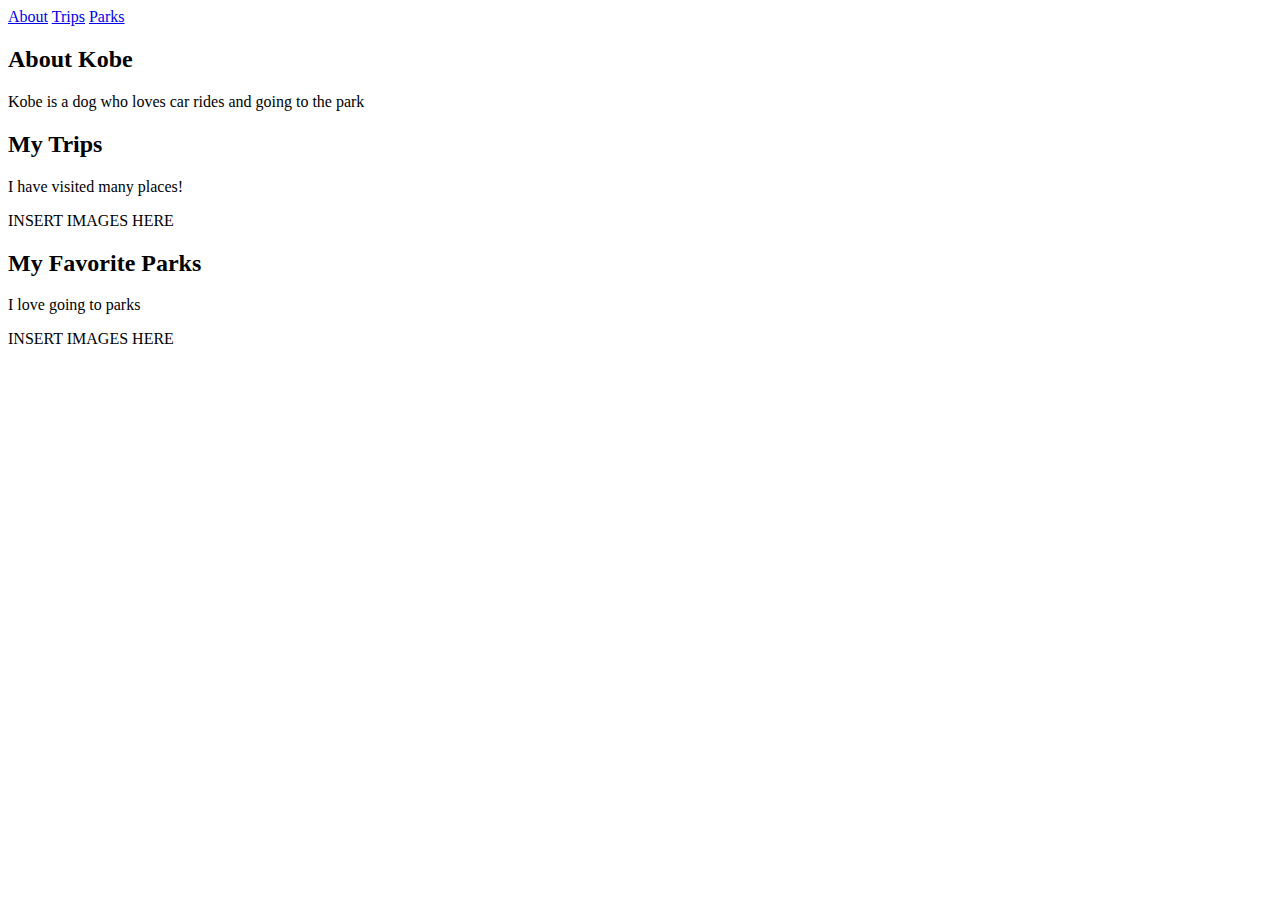
==== index.html @ a361682f "Initial commit" ====
<!DOCTYPE html>
<html lang="en">
<head>
    <meta charset="UTF-8">
    <meta name="viewport" content="width=device-width, initial-scale=1.0">
    <title>My Dog, Kobe</title>
</head>
<body>
    <nav>
        <a href="#about">About</a>
        <a href="#trips">Trips</a>
        <a href="#parks">Parks</a>
        </nav>

    <main>

        <section>
            <div class="about">
                <div class="about_kobe">
                    <h2>About Kobe</h2>
                    <p>Kobe is a dog who loves car rides and going to the park</p>
                </div>
            </div>
        </section>

        <section>
            <div class="trips">
                <h2>My Trips</h2>
                <p>
                    I have visited many places!
                </p>
                <div class="trip_photos">
                    <p>INSERT IMAGES HERE</p>
                </div>
            </div>
        </section>

        <section>
            <div class="parks">
                <h2>My Favorite Parks</h2>
                <p>I love going to parks</p>
                <div class="park_photos">
                    <p>INSERT IMAGES HERE</p>
                </div>
            </div>
        </section>
    </main>
</body>
</html>
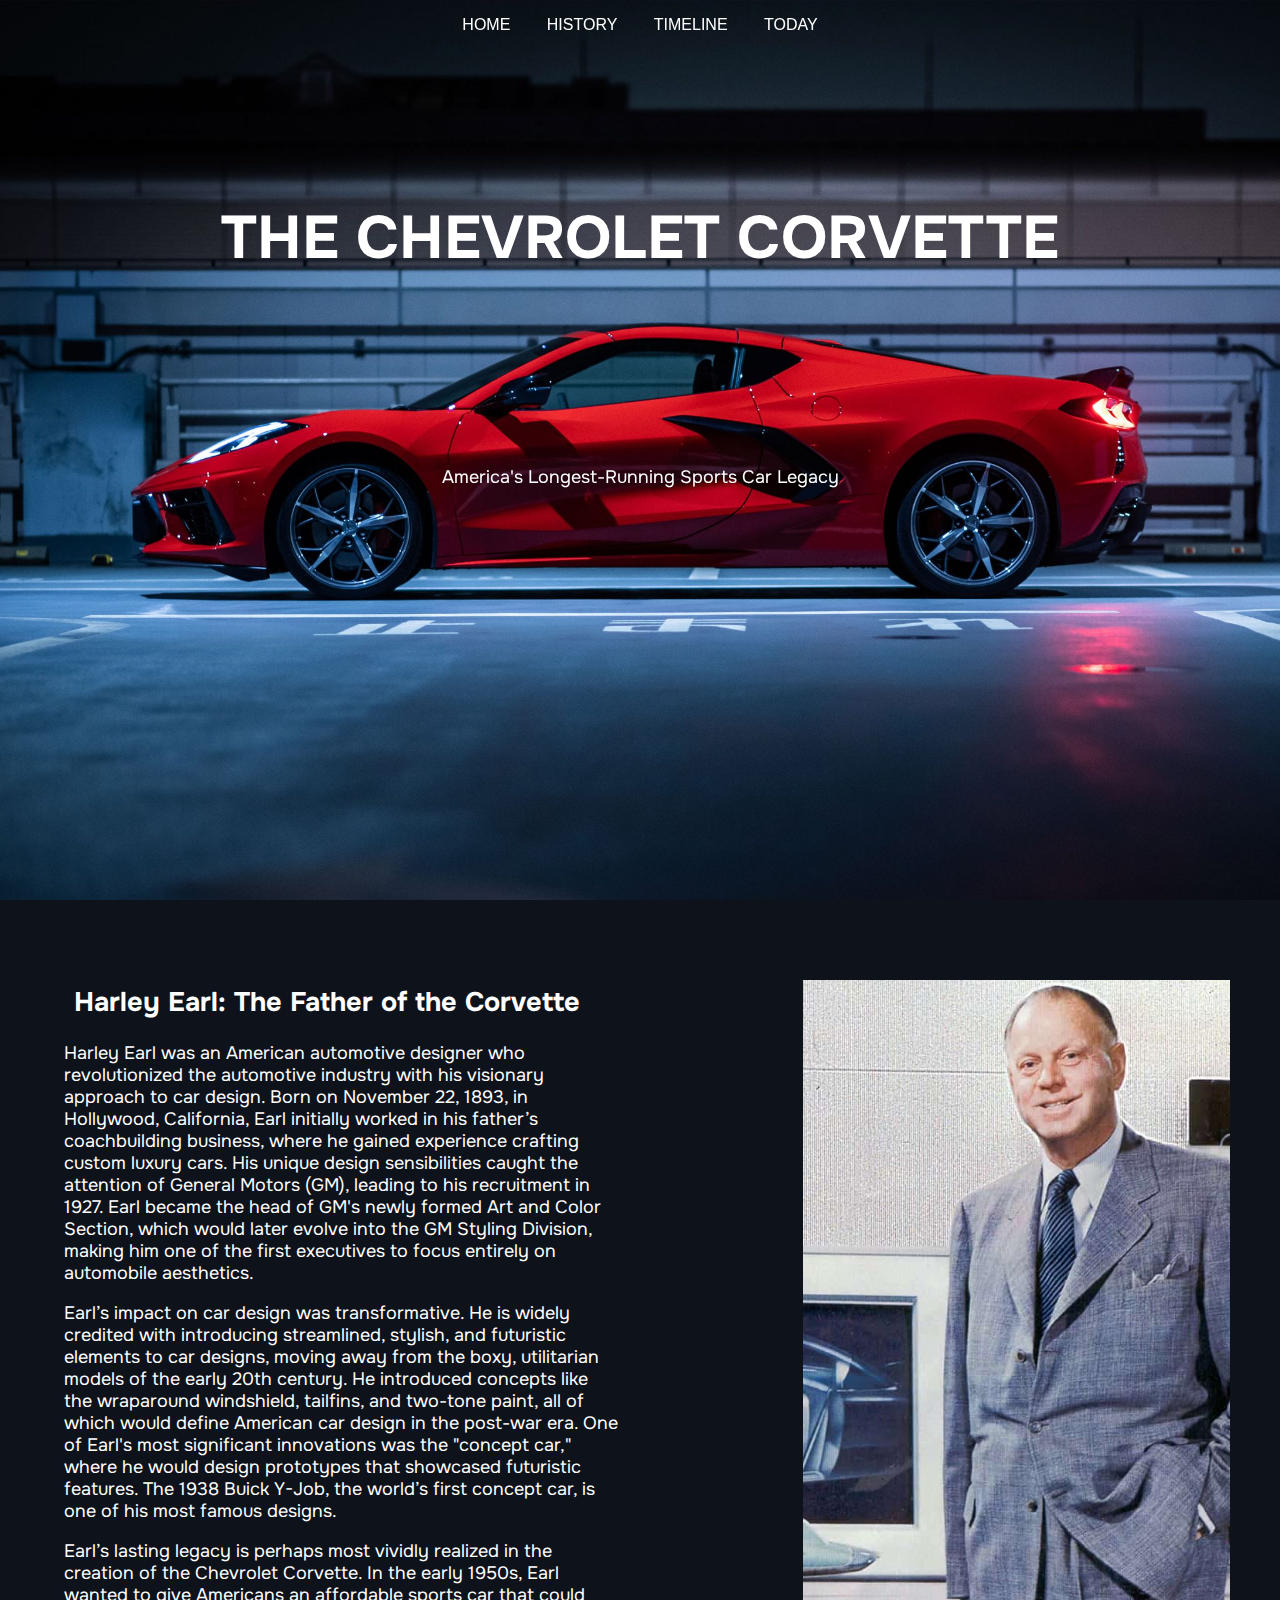
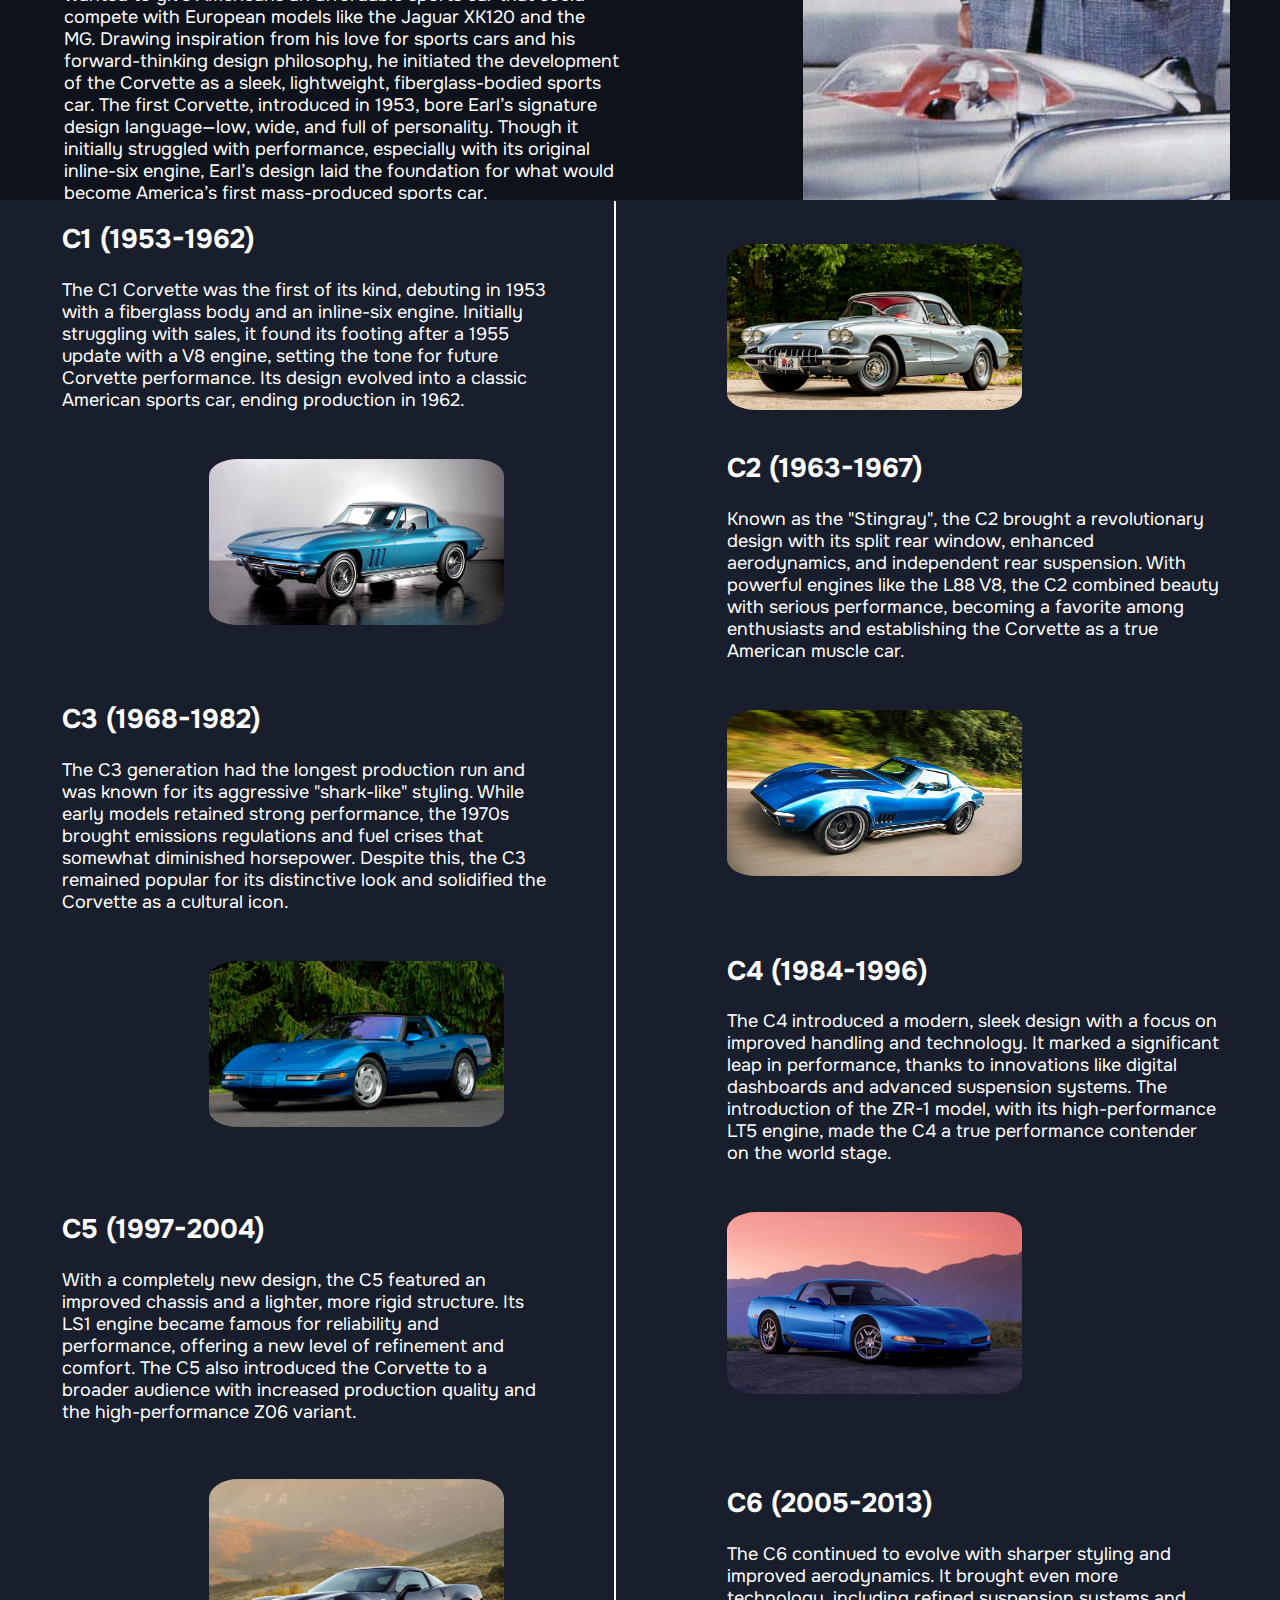
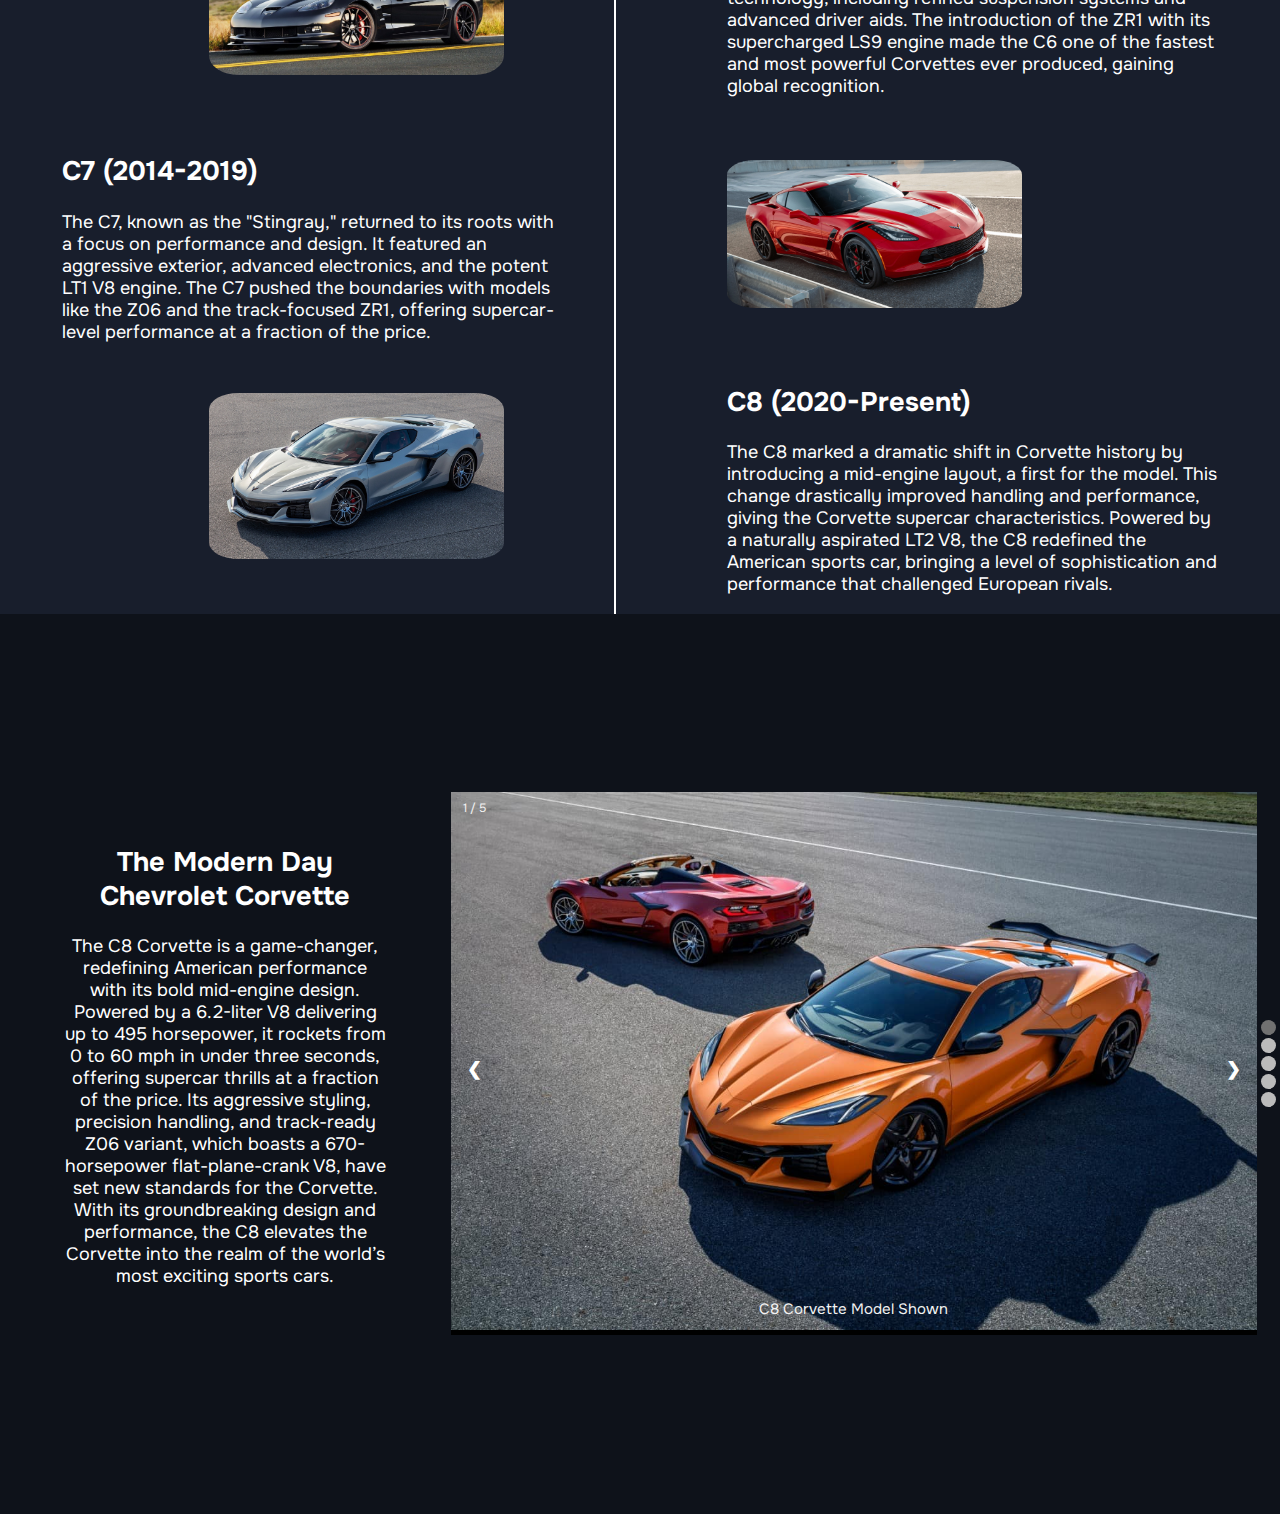
==== commit b0718df6: "deleted unnecessary files" ====
--- a/index.html
+++ b/index.html
@@ -3,47 +3,241 @@
 <head>
     <meta charset="UTF-8">
     <meta name="viewport" content="width=device-width, initial-scale=1.0">
-    <title>My Dog, Kobe</title>
+    <title>Corvette</title>
+    <link rel="stylesheet" type="text/css" href="style.css">
+    <style>
+        @import url('https://fonts.googleapis.com/css2?family=Onest:wght@100..900&display=swap');
+    </style>
 </head>
 <body>
     <nav>
-        <a href="#about">About</a>
-        <a href="#trips">Trips</a>
-        <a href="#parks">Parks</a>
+        <a href="#home" class="a">Home</a>
+        <a href="#history" class="a">History</a>
+        <a href="#timeline" class="a">Timeline</a>
+        <a href="#today" class="a">Today</a>
         </nav>
 
     <main>
 
-        <section>
-            <div class="about">
-                <div class="about_kobe">
-                    <h2>About Kobe</h2>
-                    <p>Kobe is a dog who loves car rides and going to the park</p>
-                </div>
-            </div>
-        </section>
-
-        <section>
-            <div class="trips">
-                <h2>My Trips</h2>
-                <p>
-                    I have visited many places!
-                </p>
-                <div class="trip_photos">
-                    <p>INSERT IMAGES HERE</p>
-                </div>
-            </div>
-        </section>
-
-        <section>
-            <div class="parks">
-                <h2>My Favorite Parks</h2>
-                <p>I love going to parks</p>
-                <div class="park_photos">
-                    <p>INSERT IMAGES HERE</p>
-                </div>
-            </div>
-        </section>
+        <section id="home">
+            <div class="home">
+                <div class="introduction">
+                    <h1 id="title">THE CHEVROLET CORVETTE</h1>
+                    <p id="titleCaption">America's Longest-Running Sports Car Legacy</p>
+                </div>
+            </div>
+        </section>
+
+        <section id="history">
+            <div class="history">
+                <div class="text-container">
+                    <h2 class="left">Harley Earl: The Father of the Corvette</h2>
+                    <p class="paragraph1">Harley Earl was an American automotive designer who revolutionized the automotive industry with his visionary approach to car design. Born on November 22, 1893, in Hollywood, California, Earl initially worked in his father’s coachbuilding business, where he gained experience crafting custom luxury cars. His unique design sensibilities caught the attention of General Motors (GM), leading to his recruitment in 1927. Earl became the head of GM's newly formed Art and Color Section, which would later evolve into the GM Styling Division, making him one of the first executives to focus entirely on automobile aesthetics.</p>
+                    <p class="paragraph2">Earl’s impact on car design was transformative. He is widely credited with introducing streamlined, stylish, and futuristic elements to car designs, moving away from the boxy, utilitarian models of the early 20th century. He introduced concepts like the wraparound windshield, tailfins, and two-tone paint, all of which would define American car design in the post-war era. One of Earl's most significant innovations was the "concept car," where he would design prototypes that showcased futuristic features. The 1938 Buick Y-Job, the world’s first concept car, is one of his most famous designs.</p>
+                    <p class="paragraph3">Earl’s lasting legacy is perhaps most vividly realized in the creation of the Chevrolet Corvette. In the early 1950s, Earl wanted to give Americans an affordable sports car that could compete with European models like the Jaguar XK120 and the MG. Drawing inspiration from his love for sports cars and his forward-thinking design philosophy, he initiated the development of the Corvette as a sleek, lightweight, fiberglass-bodied sports car. The first Corvette, introduced in 1953, bore Earl’s signature design language—low, wide, and full of personality. Though it initially struggled with performance, especially with its original inline-six engine, Earl’s design laid the foundation for what would become America’s first mass-produced sports car.</p>
+                    <p class="paragraph4">Harley Earl’s work on the Corvette wasn’t just about creating a car; it was about redefining what an American car could be. His focus on aesthetics, combined with performance, helped establish the Corvette as an enduring icon of American culture and innovation. Earl retired in 1958, leaving behind a legacy that would continue to shape the automotive world for decades. His influence on the Corvette, and car design in general, remains profound, with many of the design elements he championed continuing to inspire car designers today. Harley Earl passed away on April 10, 1969, but his visionary work lives on in every Corvette that rolls off the assembly line.</p>
+                    
+                </div>
+                <div class="harley-container">
+                    <img src="images/harleyearl1.jpg" alt="Harley Earl, the designer of the Corvette" class="harley">
+                </div>
+            </div>
+        </section>
+
+        <section id="timeline">
+            <div class="timeline">
+                <div class="container cleft one">
+                    <div class="content">
+                      <h2>C1 (1953-1962)</h2>
+                      <p>The C1 Corvette was the first of its kind, debuting in 1953 with a fiberglass body and an inline-six engine. Initially struggling with sales, it found its footing after a 1955 update with a V8 engine, setting the tone for future Corvette performance. Its design evolved into a classic American sports car, ending production in 1962.</p>
+                    </div>
+                </div>
+                <div class="container right c1">
+                  <div class="content">
+                    <img src="images/c1corvette.jpg" alt="Picture of the C1 Corvette in the color light-blue" class="c1-img">
+                  </div>
+                </div>
+                <div class="container right two">
+                    <div class="content">
+                      <h2>C2 (1963-1967)</h2>
+                      <p>Known as the "Stingray", the C2 brought a revolutionary design with its split rear window, enhanced aerodynamics, and independent rear suspension. With powerful engines like the L88 V8, the C2 combined beauty with serious performance, becoming a favorite among enthusiasts and establishing the Corvette as a true American muscle car.</p>
+                    </div>
+                </div>
+                <div class="container cleft c2">
+                  <div class="content">
+                    <img src="images/c2corvette.jpg" alt="Picture of the C2 Corvette in the color grey" class="c2-img">
+                  </div>
+                </div>
+                <div class="container cleft three">
+                  <div class="content">
+                    <h2>C3 (1968-1982)</h2>
+                    <p>The C3 generation had the longest production run and was known for its aggressive "shark-like" styling. While early models retained strong performance, the 1970s brought emissions regulations and fuel crises that somewhat diminished horsepower. Despite this, the C3 remained popular for its distinctive look and solidified the Corvette as a cultural icon.</p>
+                  </div>
+                </div>
+                <div class="container right c3">
+                  <div class="content">
+                    <img src="images/c3corvette.jpg" alt="Picture of the C3 Corvette in the color grey" class="c3-img">
+                  </div>
+                </div>
+                
+                <div class="container right four">
+                  <div class="content">
+                    <h2>C4 (1984-1996)</h2>
+                    <p>The C4 introduced a modern, sleek design with a focus on improved handling and technology. It marked a significant leap in performance, thanks to innovations like digital dashboards and advanced suspension systems. The introduction of the ZR-1 model, with its high-performance LT5 engine, made the C4 a true performance contender on the world stage.</p>
+                  </div>
+                </div>
+                <div class="container cleft c4">
+                  <div class="content">
+                    <img src="images/c4corvette.jpg" alt="Picture of the C4 Corvette in the color grey" class="c4-img">
+                  </div>
+                </div>
+
+                <div class="container cleft five">
+                  <div class="content">
+                    <h2>C5 (1997-2004)</h2>
+                    <p>With a completely new design, the C5 featured an improved chassis and a lighter, more rigid structure. Its LS1 engine became famous for reliability and performance, offering a new level of refinement and comfort. The C5 also introduced the Corvette to a broader audience with increased production quality and the high-performance Z06 variant.</p>
+                  </div>
+                </div>
+                <div class="container right c5">
+                  <div class="content">
+                    <img src="images/c5corvette.jpg" alt="Picture of the C5 Corvette in the color grey" class="c5-img">
+                  </div>
+                </div>
+
+                <div class="container right six">
+                  <div class="content">
+                    <h2>C6 (2005-2013)</h2>
+                    <p>The C6 continued to evolve with sharper styling and improved aerodynamics. It brought even more technology, including refined suspension systems and advanced driver aids. The introduction of the ZR1 with its supercharged LS9 engine made the C6 one of the fastest and most powerful Corvettes ever produced, gaining global recognition.</p>
+                  </div>
+                </div>
+                <div class="container cleft c6">
+                  <div class="content">
+                    <img src="images/c6corvette.jpg" alt="Picture of the C6 Corvette in the color grey" class="c6-img">
+                  </div>
+                </div>
+
+                <div class="container cleft seven">
+                  <div class="content">
+                    <h2>C7 (2014-2019)</h2>
+                    <p>The C7, known as the "Stingray," returned to its roots with a focus on performance and design. It featured an aggressive exterior, advanced electronics, and the potent LT1 V8 engine. The C7 pushed the boundaries with models like the Z06 and the track-focused ZR1, offering supercar-level performance at a fraction of the price.</p>
+                  </div>
+                </div>
+                <div class="container right c7">
+                  <div class="content">
+                    <img src="images/c7corvette.jpg" alt="Picture of the C7 Corvette in the color grey" class="c7-img">
+                  </div>
+                </div>
+
+
+                <div class="container right eight">
+                  <div class="content">
+                    <h2>C8 (2020-Present)</h2>
+                    <p>The C8 marked a dramatic shift in Corvette history by introducing a mid-engine layout, a first for the model. This change drastically improved handling and performance, giving the Corvette supercar characteristics. Powered by a naturally aspirated LT2 V8, the C8 redefined the American sports car, bringing a level of sophistication and performance that challenged European rivals.</p>
+                  </div>
+                </div>
+                <div class="container cleft c8">
+                  <div class="content">
+                    <img src="images/c8corvette.jpg" alt="Picture of the C8 Corvette in the color grey" class="c8-img">
+                  </div>
+                </div>
+                <div class="vertical-line"></div> <!--This div is for the visual line going down the section-->
+            </div>
+            
+        </section>
+
+        <section id="today">
+            <div class="today">
+                <h2>The Modern Day Chevrolet Corvette</h2>
+                <p>The C8 Corvette is a game-changer, redefining American performance with its bold mid-engine design. Powered by a 6.2-liter V8 delivering up to 495 horsepower, it rockets from 0 to 60 mph in under three seconds, offering supercar thrills at a fraction of the price. Its aggressive styling, precision handling, and track-ready Z06 variant, which boasts a 670-horsepower flat-plane-crank V8, have set new standards for the Corvette. With its groundbreaking design and performance, the C8 elevates the Corvette into the realm of the world’s most exciting sports cars.</p>
+            </div>
+            <!-- Slideshow container -->
+            <div class="slideshow-container">
+
+                <!-- Full-width images with number and caption text -->
+                <div class="mySlides fade">
+                    <div class="numbertext">1 / 5</div>
+                    <img src="images/corvette1.jpg" style="width:100%">
+                    <div class="text">C8 Corvette Model Shown</div>
+                </div>
+            
+                <div class="mySlides fade">
+                    <div class="numbertext">2 / 5</div>
+                    <img src="images/corvette5.jpg" style="width:100%">
+                    <div class="text">C8 Corvette Model Shown </div>
+                </div>
+            
+                <div class="mySlides fade">
+                    <div class="numbertext">3 / 5</div>
+                    <img src="images/corvette6.jpg" style="width:100%">
+                    <div class="text">C8 Corvette Model Shown</div>
+                </div>
+
+                <div class="mySlides fade">
+                    <div class="numbertext">4 / 5</div>
+                    <img src="images/corvette9.jpg" style="width:100%">
+                    <div class="text">C8 Corvette Model Shown</div>
+                </div>
+
+                <div class="mySlides fade">
+                    <div class="numbertext">5 / 5</div>
+                    <img src="images/corvette10.jpg" style="width:100%">
+                    <div class="text">C8 Corvette Model Shown</div>
+                </div>
+            
+                <!-- Next and previous buttons -->
+                <a class="prev" onclick="plusSlides(-1)">&#10094;</a>
+                <a class="next" onclick="plusSlides(1)">&#10095;</a>
+            </div>
+            <br>
+            
+            <!-- The dots/circles -->
+            <div style="text-align: start;">
+                <span class="dot" onclick="currentSlide(1)"></span>
+                <span class="dot" onclick="currentSlide(2)"></span>
+                <span class="dot" onclick="currentSlide(3)"></span>
+                <span class="dot" onclick="currentSlide(4)"></span>
+                <span class="dot" onclick="currentSlide(5)"></span>
+            </div>
+
+        </section>
+
+
+    <script>
+        let slideIndex = 1;
+        showSlides(slideIndex);
+
+        // Next/previous controls
+        function plusSlides(n) {
+            showSlides(slideIndex += n);
+        }
+
+        // Thumbnail image controls
+        function currentSlide(n) {
+            showSlides(slideIndex = n);
+        }
+
+        function showSlides(n) {
+            let i;
+            let slides = document.getElementsByClassName("mySlides");
+            let dots = document.getElementsByClassName("dot");
+            if (n > slides.length) {slideIndex = 1}
+            if (n < 1) {slideIndex = slides.length}
+            for (i = 0; i < slides.length; i++) {
+                slides[i].style.display = "none";
+            }
+            for (i = 0; i < dots.length; i++) {
+                dots[i].className = dots[i].className.replace(" active", "");
+            }
+            slides[slideIndex-1].style.display = "block";
+            dots[slideIndex-1].className += " active";
+        }
+
+
+    </script>
     </main>
 </body>
-</html>+</html>
+
+
+
+            --- a/style.css
+++ b/style.css
@@ -0,0 +1,359 @@
+@import url('https://fonts.googleapis.com/css2?family=Onest:wght@100..900&display=swap');
+
+body{
+    margin: 0;
+    color: white;
+    font-family: sans-serif;
+    background-color: transparent;
+}
+
+main {
+    margin: 0;
+    color: black;
+    font-family: Onest, sans-serif;
+    font-size: large;
+}
+#title {
+  font-size: 60px;
+  margin-top: -250px;
+}
+#titleCaption {
+  transform: translateY(150px);
+}
+.home {
+    display: flex; /* Activate flexbox */
+    justify-content: center; /* Horizontally center */
+    align-items: center; /* Vertically center */
+    height: 100vh; /* Full viewport height */
+    text-align: center; /* Ensure the text inside the container is centered */
+}
+
+section {
+    height: 100vh;
+    display: flex;
+    align-items: center;
+    justify-content: center;
+  }
+
+
+section:nth-child(1) {
+  background-image: url(images/corvette2.jpg);
+  color: white;
+  background-size: cover; /* Ensures the image covers the entire container */
+  background-position: center; /* Centers the background image */
+  background-repeat: no-repeat; /* Prevents the image from repeating */
+  height: 100vh; /* Adjust the height to fit the image */
+}
+  
+
+section:nth-child(2) {
+    background-color: black;
+    color: white;
+    justify-content: left;
+}
+
+.history {
+    display: flex;
+    justify-content: space-between; /* Space between text and image */
+    align-items: flex-start; /* Align items to the top */
+    padding-top: 80px;
+    overflow: hidden;
+    height: 100vh;
+    width: 100vw;
+    background-color: #0e121a;
+  }
+  
+  .text-container {
+    width: 60%; /* Width of the text container */
+    margin-left: 5%;
+    margin-right: 5%; 
+    height: 100vh;
+  }
+  
+  .left {
+    margin: 0;
+    padding: 5px 10px;
+  }
+  
+  .harley-container {
+      height: 100vh; /* Section takes full height of the viewport */
+      display: flex; /* Use flexbox to center the image */
+      align-items: center; /* Vertically center the image */
+      justify-content: center; /* Horizontally center the image */
+      overflow: hidden; /* Hide any overflowing parts of the image */
+    }
+
+  .harley {
+    width: 100%; /* Image takes full width of the section */
+    height: 100vh; /* Image height matches viewport height */
+    object-fit: cover; /* Crops the image to fit its container without distortion */
+    object-position: top; /* Center the image within its container */
+    padding-left: 20%;
+    padding-right: 50px;
+  }
+
+  .today {
+    text-align: center;
+    justify-content: center;
+    margin-left: 5%;
+    width: 40%;
+    margin-right: 5%;
+  }
+
+  #today {
+    background-color: #0e121a;
+    color: white;
+  }
+
+
+nav {
+    position: fixed;
+    top: 16px;
+    left: 50%;
+    translate: -50%;
+    font-weight: 500;
+  }
+
+.a {
+    position: relative;
+    color: inherit;
+    text-decoration: none;
+    text-transform: uppercase;
+    padding: 16px;
+  }
+
+
+
+
+
+  * {box-sizing:border-box}
+
+  /* Slideshow container */
+  .slideshow-container {
+    max-width: 1000px;
+    position: relative;
+    margin: auto;
+    background-color: black;
+  }
+  
+  /* Hide the images by default */
+  .mySlides {
+    display: none;
+  }
+  
+  /* Next & previous buttons */
+  .prev, .next {
+    cursor: pointer;
+    position: absolute;
+    top: 50%;
+    width: auto;
+    margin-top: -22px;
+    padding: 16px;
+    color: white;
+    font-weight: bold;
+    font-size: 18px;
+    transition: 0.6s ease;
+    border-radius: 0 3px 3px 0;
+    user-select: none;
+  }
+  
+  /* Position the "next button" to the right */
+  .next {
+    right: 0;
+    border-radius: 3px 0 0 3px;
+  }
+  
+  /* On hover, add a black background color with a little bit see-through */
+  .prev:hover, .next:hover {
+    background-color: rgba(0,0,0,0.8);
+  }
+  
+  /* Caption text */
+  .text {
+    color: #f2f2f2;
+    font-size: 15px;
+    padding: 8px 12px;
+    position: absolute;
+    bottom: 8px;
+    width: 100%;
+    text-align: center;
+  }
+  
+  /* Number text (1/3 etc) */
+  .numbertext {
+    color: #f2f2f2;
+    font-size: 12px;
+    padding: 8px 12px;
+    position: absolute;
+    top: 0;
+  }
+  
+  /* The dots/bullets/indicators */
+  .dot {
+    cursor: pointer;
+    height: 15px;
+    width: 15px;
+    margin: 3px 4px;
+    background-color: #bbb;
+    border-radius: 50%;
+    display: block;
+    transition: background-color 0.6s ease;
+  }
+  
+  .active, .dot:hover {
+    background-color: #717171;
+  }
+  
+  /* Fading animation */
+  .fade {
+    animation-name: fade;
+    animation-duration: 1.5s;
+  }
+  
+  @keyframes fade {
+    from {opacity: 0.2}
+    to {opacity: 1}
+  }
+
+
+
+  /*TIMELINE SECTION STARTS HERE*/
+#timeline {
+  display: grid;
+  grid-template-columns: 1fr 50px 1fr;
+  grid-template-rows: auto;
+  background-color: #181e2c;
+  height: auto;
+  color: white;
+
+}
+
+
+.timeline {
+  display: contents;
+}
+
+.cleft {
+  grid-column: 1/2;
+  margin-right: 10%;
+  margin-left: 10%;
+}
+
+.right {
+  grid-column: 3/3;
+  margin-right: 10%;
+  margin-left: 10%;
+}
+
+
+
+.two {
+  grid-row: 2/2;
+}
+
+.three {
+  grid-row: 3/3;
+}
+
+.four {
+  grid-row: 4/4;
+}
+
+.five {
+  grid-row: 5/5;
+}
+
+.six {
+  grid-row: 6/6;
+}
+
+.seven {
+  grid-row: 7/7;
+}
+
+.eight {
+  grid-row: 8/8;
+}
+
+.c1-img{
+  border-radius: 10%;
+  width: 60%;
+  height: auto;
+  grid-row: 1/1;
+  margin-top: 30px;
+}
+
+.c2-img {
+  border-radius: 10%;
+  width: 60%;
+  height: auto;
+  grid-row: 2/2;
+  margin-bottom: 50px;
+  margin-top: 30px;
+  margin-left: 30%;
+}
+.c3-img {
+  border-radius: 10%;
+  width: 60%;
+  height: auto;
+  grid-row: 3/3;
+  margin-bottom: 50px;
+  margin-top: 30px;
+}
+.c4-img {
+  border-radius: 10%;
+  width: 60%;
+  height: auto;
+  grid-row: 4/4;
+  margin-bottom: 50px;
+  margin-top: 30px;
+  margin-left: 30%;
+}
+.c5-img {
+  border-radius: 10%;
+  width: 60%;
+  height: auto;
+  grid-row: 5/5;
+  margin-bottom: 50px;
+  margin-top: 30px;
+}
+.c6-img {
+  border-radius: 10%;
+  width: 60%;
+  height: auto;
+  grid-row: 6/6;
+  margin-bottom: 50px;
+  margin-top: 30px;
+  margin-left: 30%;
+}
+.c7-img {
+  border-radius: 10%;
+  width: 60%;
+  height: auto;
+  grid-row: 7/7;
+  margin-bottom: 50px;
+  margin-top: 30px;
+}
+.c8-img {
+  border-radius: 10%;
+  width: 60%;
+  height: auto;
+  grid-row: 8/8;
+  margin-bottom: 50px;
+  margin-top: 30px;
+  margin-left: 30%;
+}
+
+.vertical-line {
+  grid-column: 2/2;
+  grid-row: 1/9;
+  margin-top: 40px;
+  height: 100%;
+  margin-top: 2%;
+  left: 50%;            /* Centers the line horizontally */
+  transform: translateX(-50%); /* Adjust for the line's width, perfectly centering it */
+  width: 2px;           /* The width of the line */
+  height: 100%;         /* The height of the line, 100% of the section */
+  background-color: white; /* Line color */
+}
+
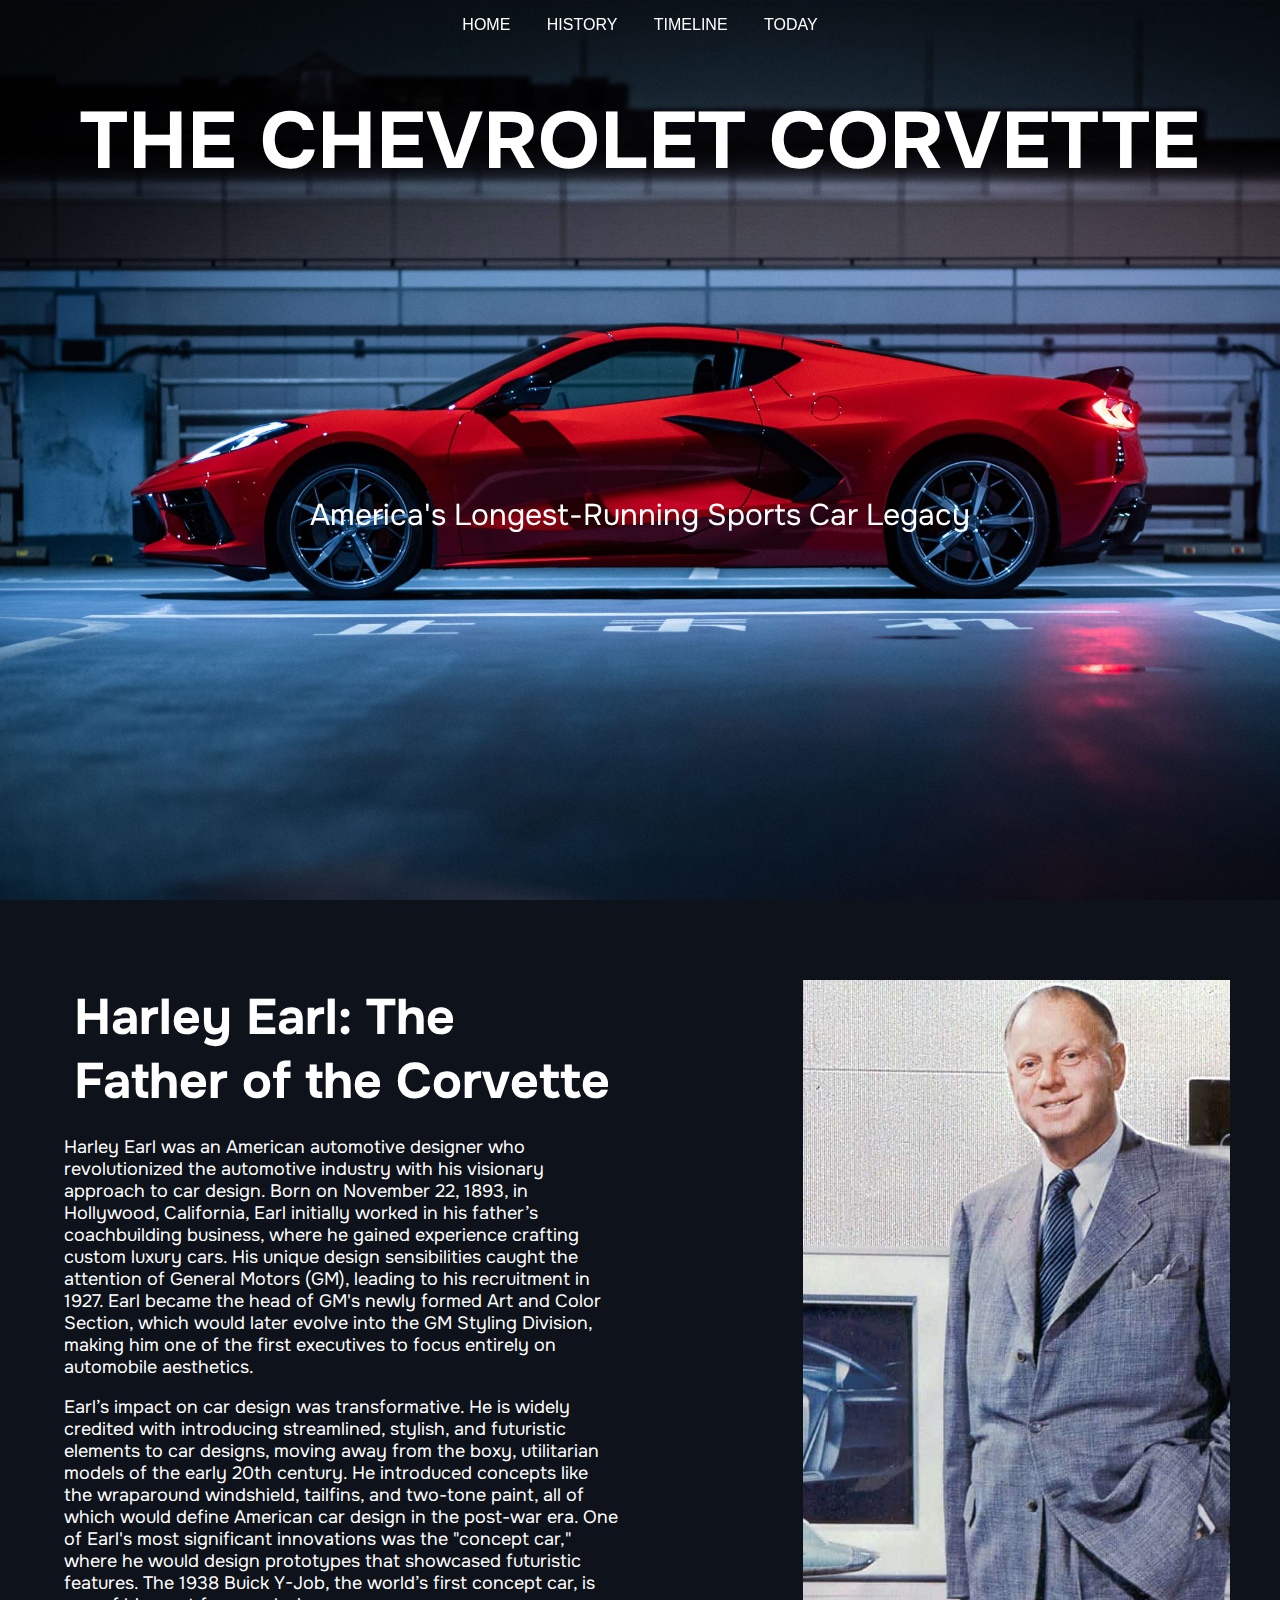
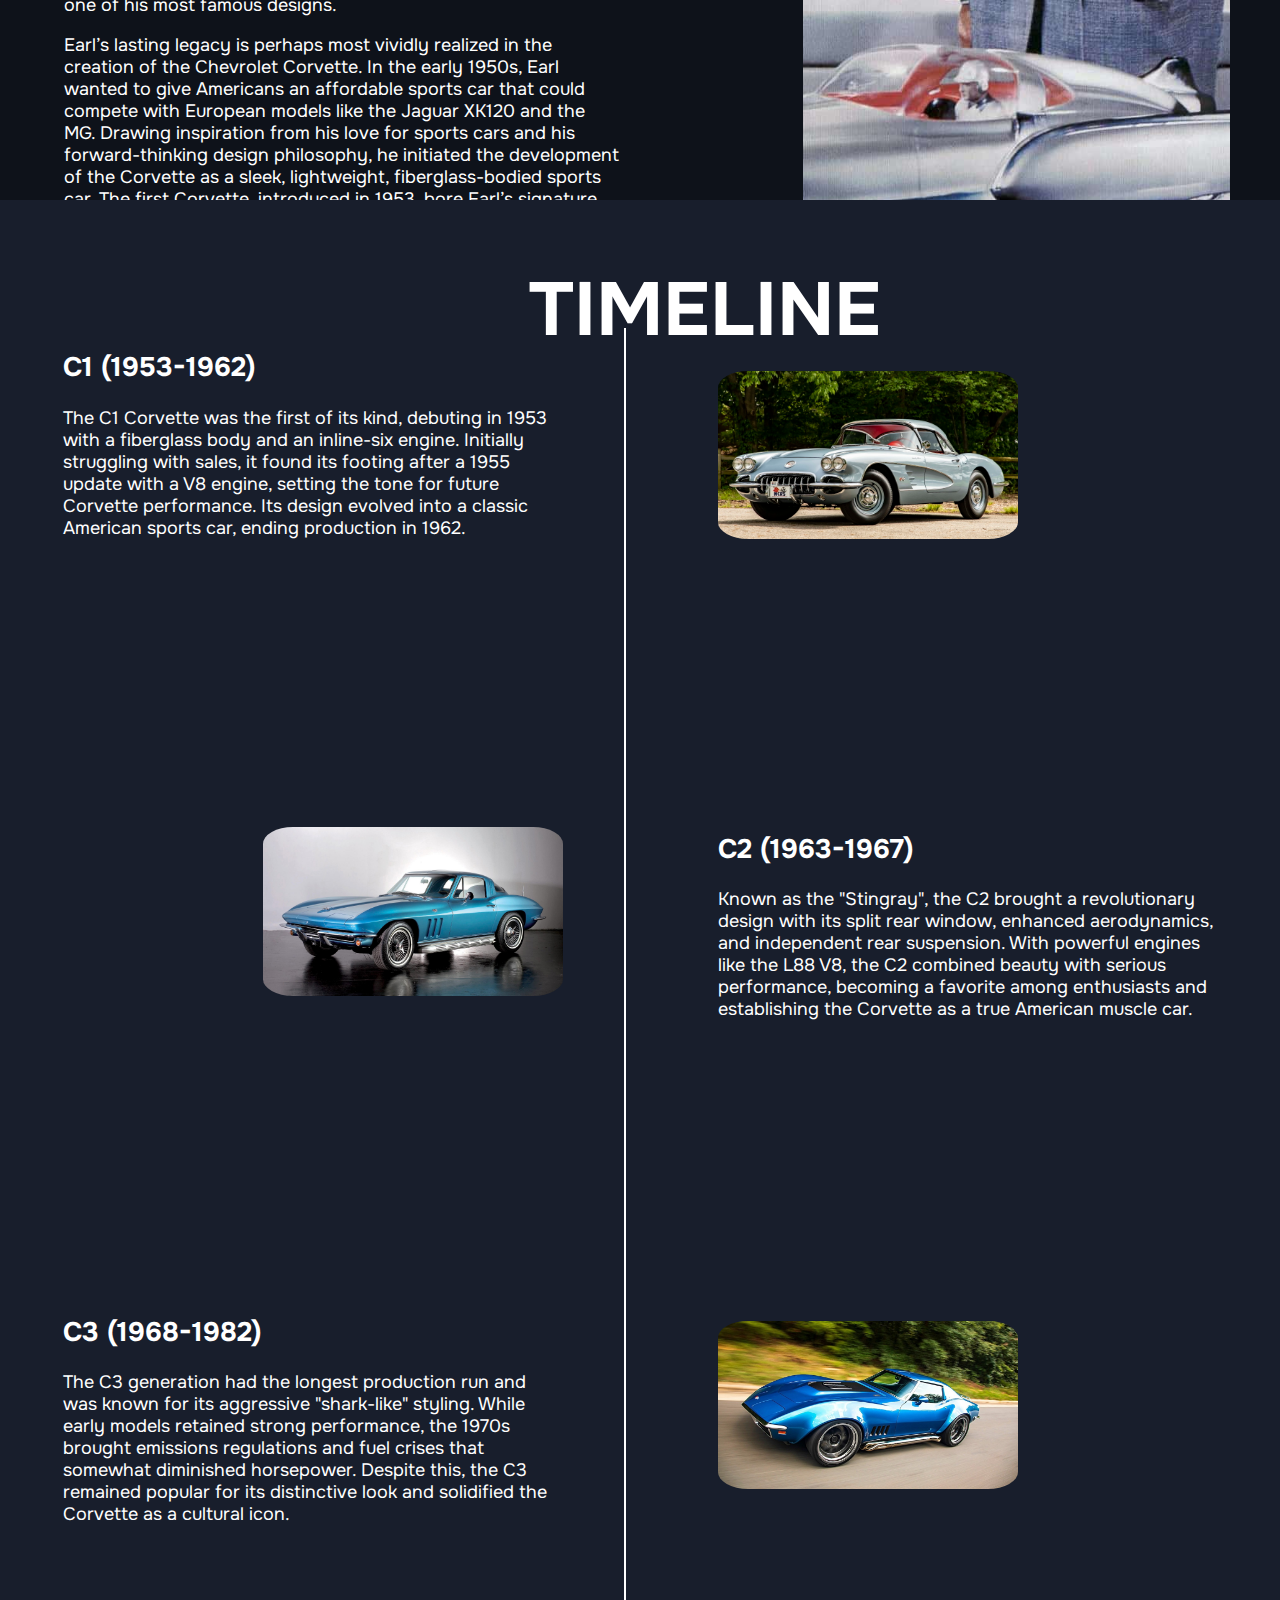
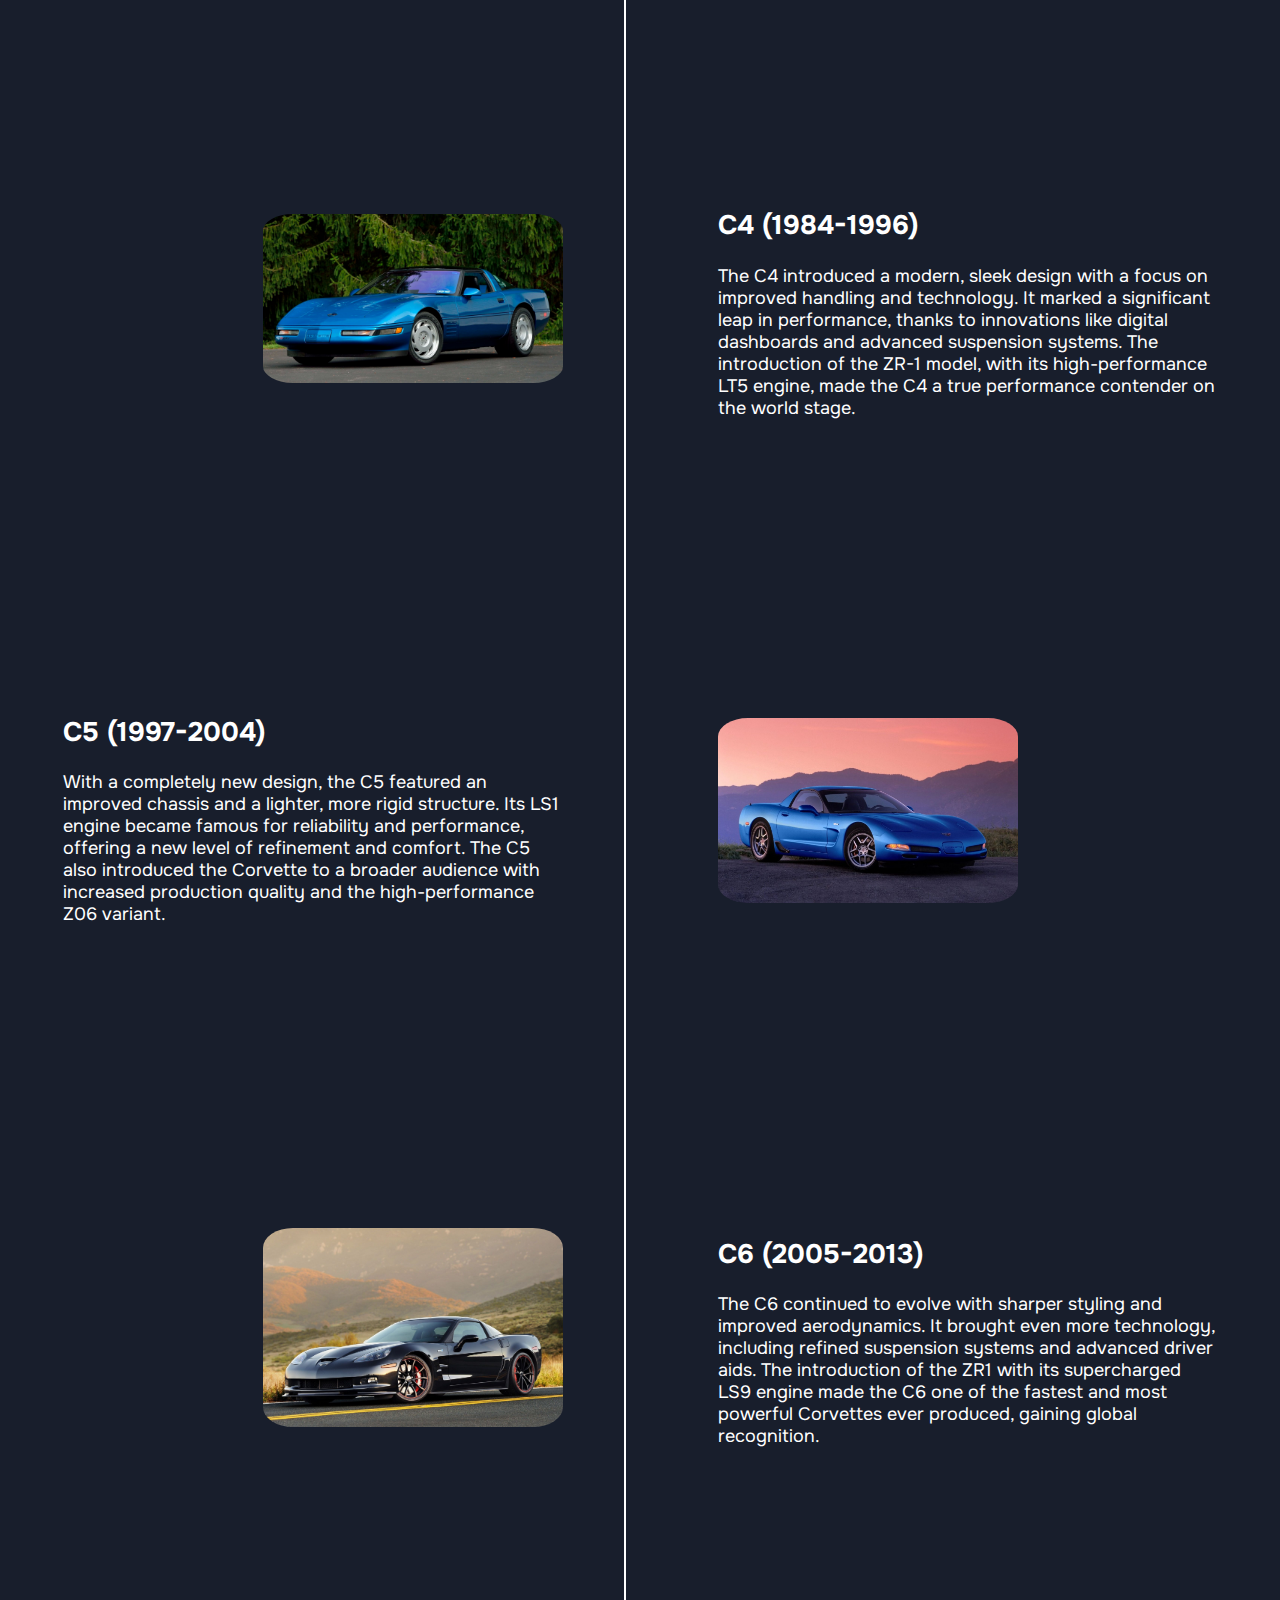
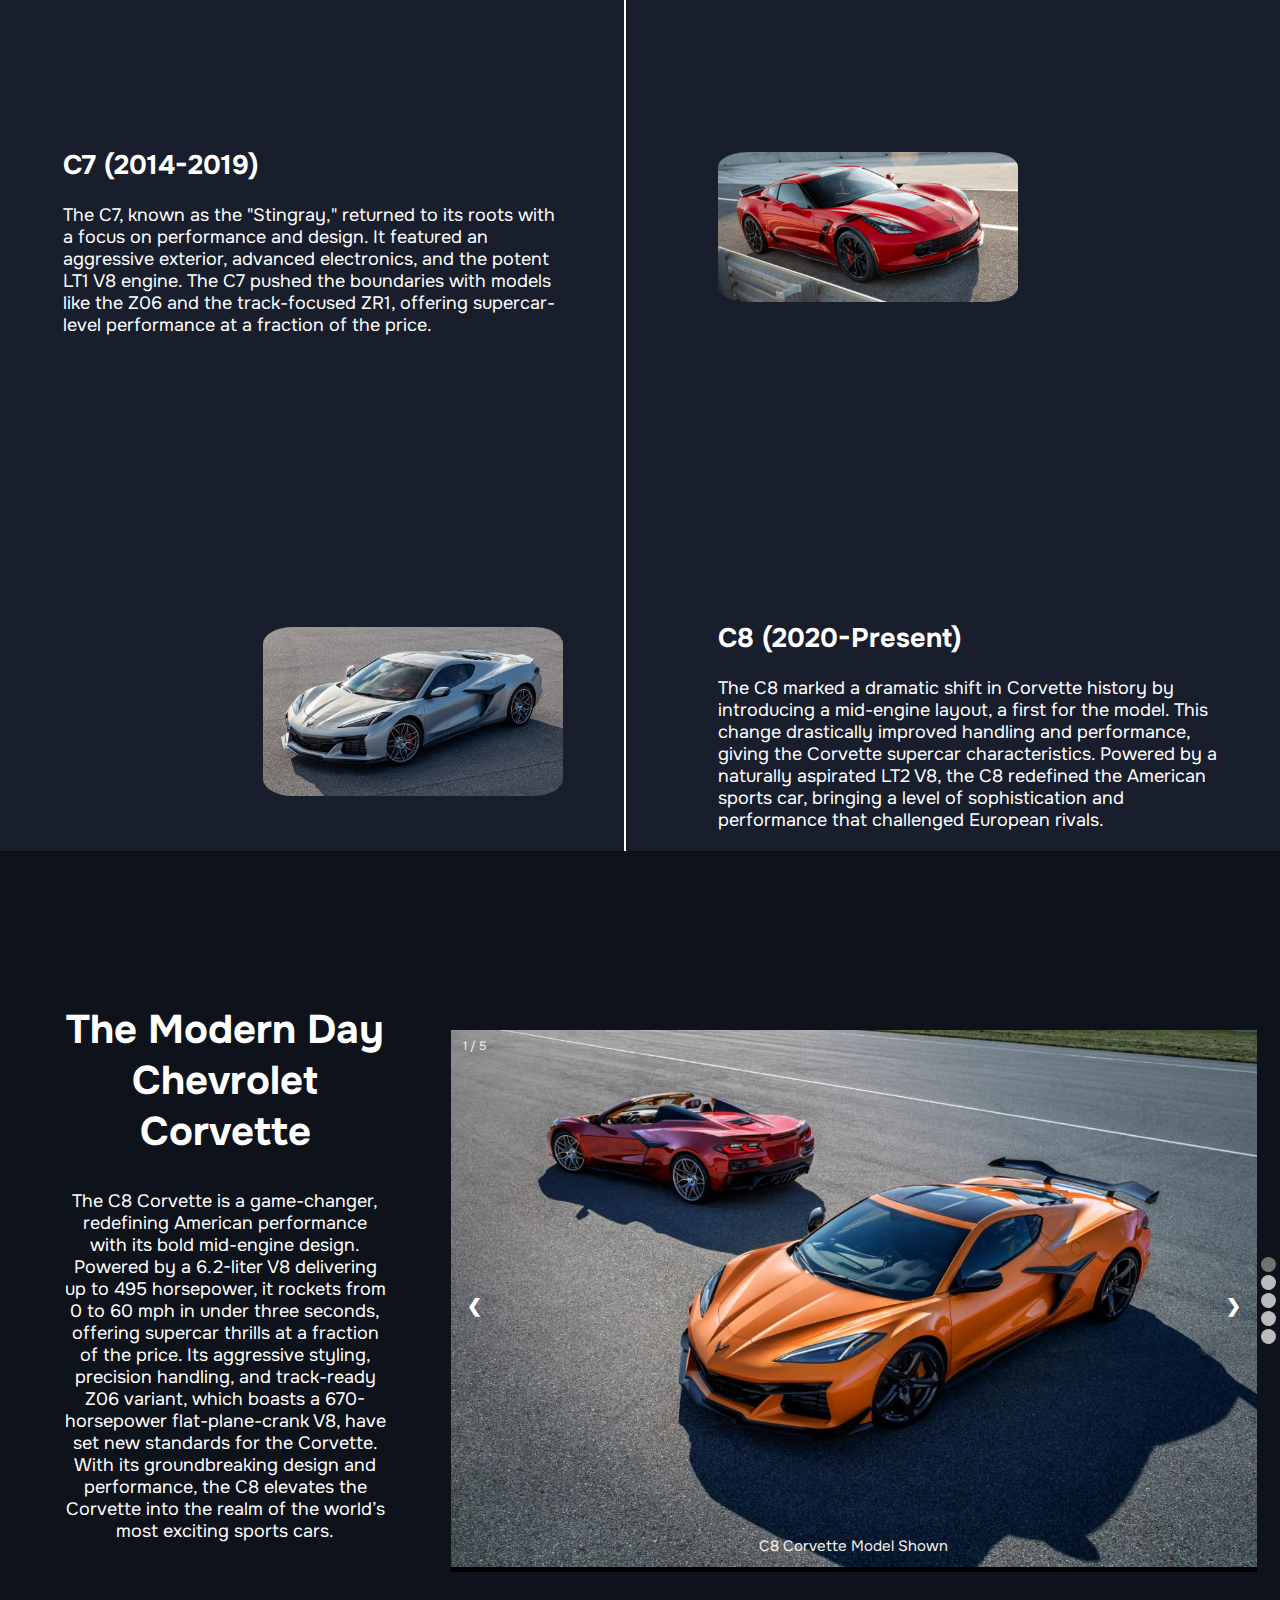
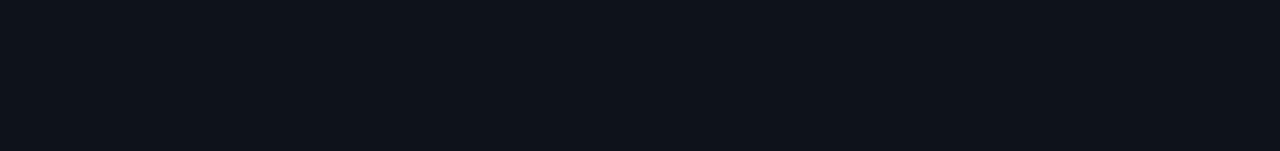
==== commit f591757b: "added timeline title and fixed title font sizes" ====
--- a/index.html
+++ b/index.html
@@ -13,7 +13,7 @@
     <nav>
         <a href="#home" class="a">Home</a>
         <a href="#history" class="a">History</a>
-        <a href="#timeline" class="a">Timeline</a>
+        <a href="#timeline2" class="a">Timeline</a>
         <a href="#today" class="a">Today</a>
         </nav>
 
@@ -43,6 +43,12 @@
                 </div>
             </div>
         </section>
+        
+        <section id="timeline2">
+          <div class="timeline-title">
+            <h2>TIMELINE</h2>
+          </div>
+        </section>
 
         <section id="timeline">
             <div class="timeline">
@@ -147,7 +153,7 @@
 
         <section id="today">
             <div class="today">
-                <h2>The Modern Day Chevrolet Corvette</h2>
+                <h2 class="today-title">The Modern Day Chevrolet Corvette</h2>
                 <p>The C8 Corvette is a game-changer, redefining American performance with its bold mid-engine design. Powered by a 6.2-liter V8 delivering up to 495 horsepower, it rockets from 0 to 60 mph in under three seconds, offering supercar thrills at a fraction of the price. Its aggressive styling, precision handling, and track-ready Z06 variant, which boasts a 670-horsepower flat-plane-crank V8, have set new standards for the Corvette. With its groundbreaking design and performance, the C8 elevates the Corvette into the realm of the world’s most exciting sports cars.</p>
             </div>
             <!-- Slideshow container -->
--- a/style.css
+++ b/style.css
@@ -14,11 +14,12 @@
     font-size: large;
 }
 #title {
-  font-size: 60px;
-  margin-top: -250px;
+  font-size: 80px;
+  margin-top: -360px;
 }
 #titleCaption {
-  transform: translateY(150px);
+  transform: translateY(250px);
+  font-size: 30px;
 }
 .home {
     display: flex; /* Activate flexbox */
@@ -73,6 +74,7 @@
   .left {
     margin: 0;
     padding: 5px 10px;
+    font-size: 50px;
   }
   
   .harley-container {
@@ -105,6 +107,10 @@
     color: white;
   }
 
+  .today-title{
+    font-size: 40px;
+    margin-top: -12%;
+  }
 
 nav {
     position: fixed;
@@ -122,7 +128,9 @@
     padding: 16px;
   }
 
-
+html {
+  scroll-behavior: smooth;
+}
 
 
 
@@ -220,11 +228,12 @@
   /*TIMELINE SECTION STARTS HERE*/
 #timeline {
   display: grid;
-  grid-template-columns: 1fr 50px 1fr;
+  grid-template-columns: 1fr 30px 1fr;
   grid-template-rows: auto;
   background-color: #181e2c;
   height: auto;
   color: white;
+  grid-row-gap: 15rem;
 
 }
 
@@ -290,7 +299,7 @@
   grid-row: 2/2;
   margin-bottom: 50px;
   margin-top: 30px;
-  margin-left: 30%;
+  margin-left: 40%;
 }
 .c3-img {
   border-radius: 10%;
@@ -307,7 +316,7 @@
   grid-row: 4/4;
   margin-bottom: 50px;
   margin-top: 30px;
-  margin-left: 30%;
+  margin-left: 40%;
 }
 .c5-img {
   border-radius: 10%;
@@ -315,7 +324,7 @@
   height: auto;
   grid-row: 5/5;
   margin-bottom: 50px;
-  margin-top: 30px;
+  margin-top: 40px;
 }
 .c6-img {
   border-radius: 10%;
@@ -324,7 +333,7 @@
   grid-row: 6/6;
   margin-bottom: 50px;
   margin-top: 30px;
-  margin-left: 30%;
+  margin-left: 40%;
 }
 .c7-img {
   border-radius: 10%;
@@ -341,7 +350,7 @@
   grid-row: 8/8;
   margin-bottom: 50px;
   margin-top: 30px;
-  margin-left: 30%;
+  margin-left: 40%;
 }
 
 .vertical-line {
@@ -357,3 +366,21 @@
   background-color: white; /* Line color */
 }
 
+#timeline2 {
+  background-color: #181e2c;
+  height: 100px;
+  color: white;
+  display: grid;
+  grid-template-columns: repeat(3, 1fr);
+  grid-template-rows: 1fr;
+  padding-bottom: 10%;
+}
+
+.timeline-title {
+  grid-column: 2/3;
+  grid-row: 1/1;
+  margin-left: 24%;
+  font-size: 50px;
+}
+
+
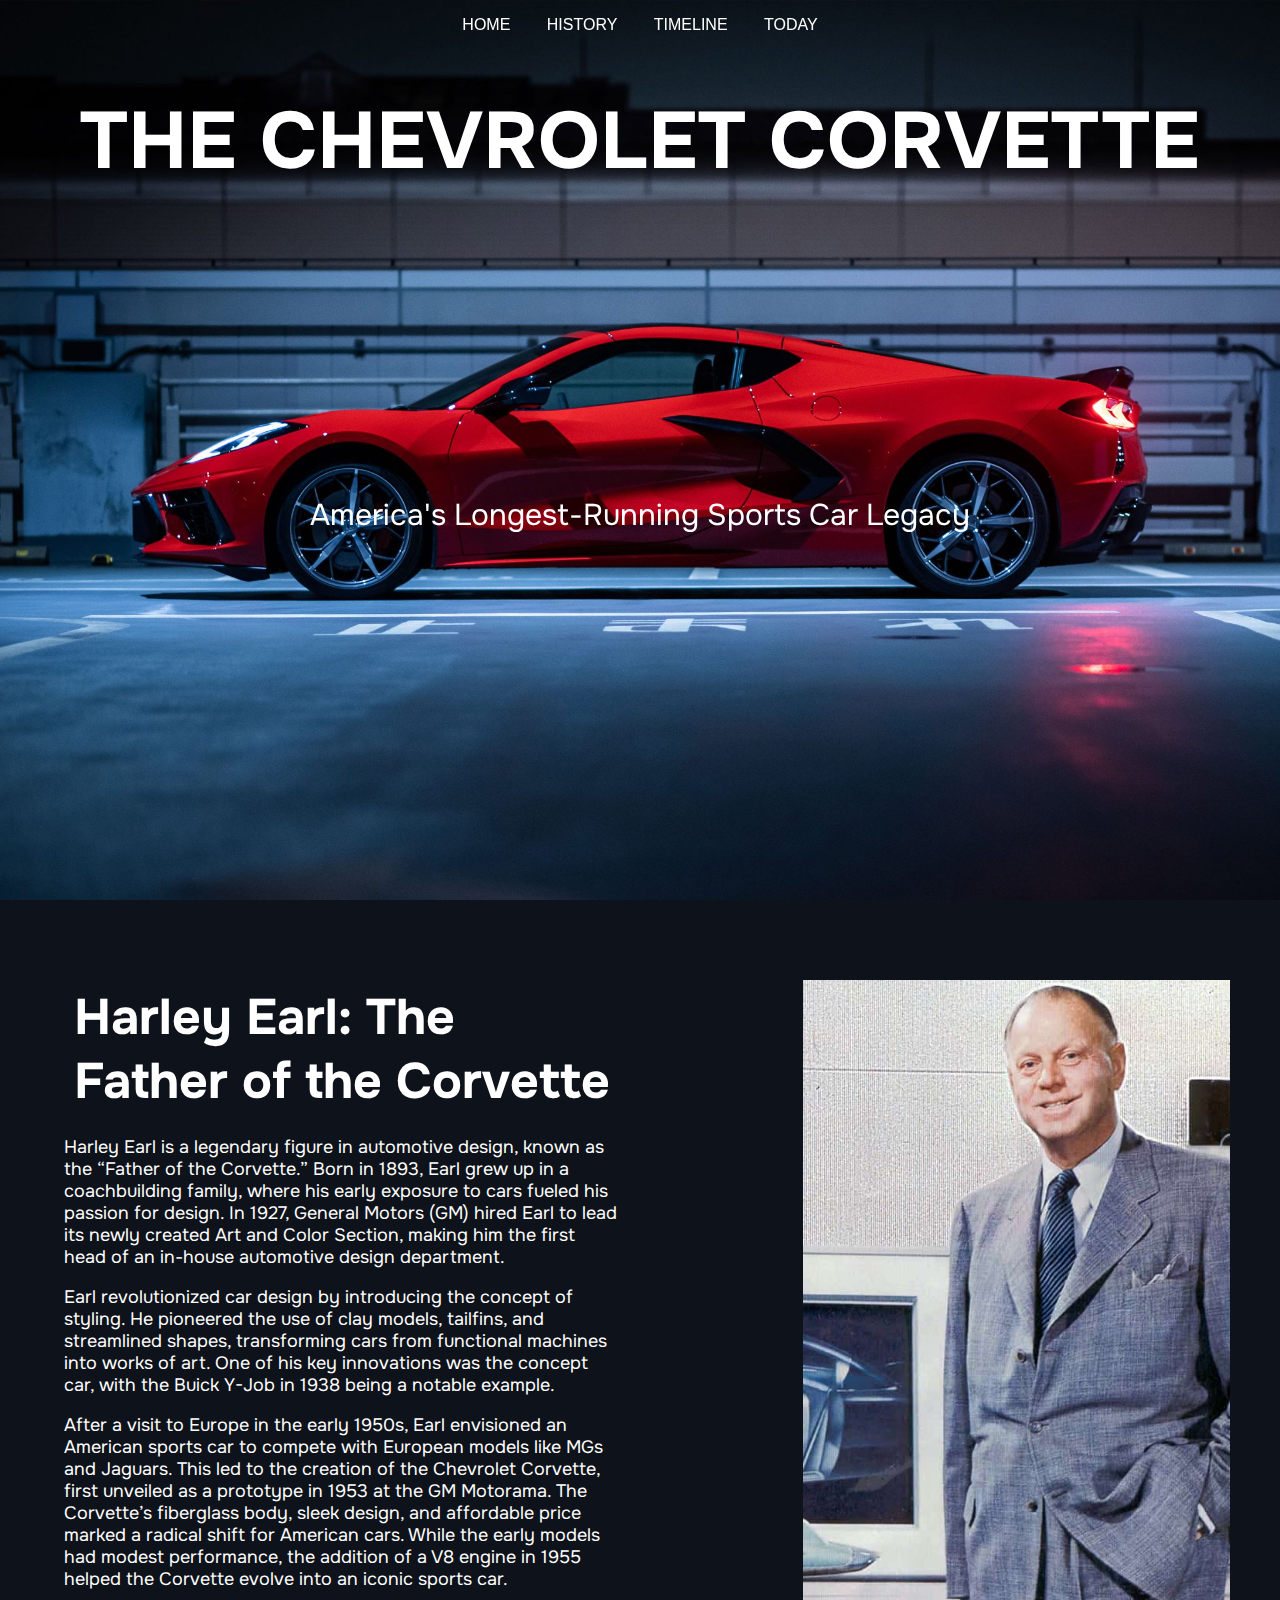
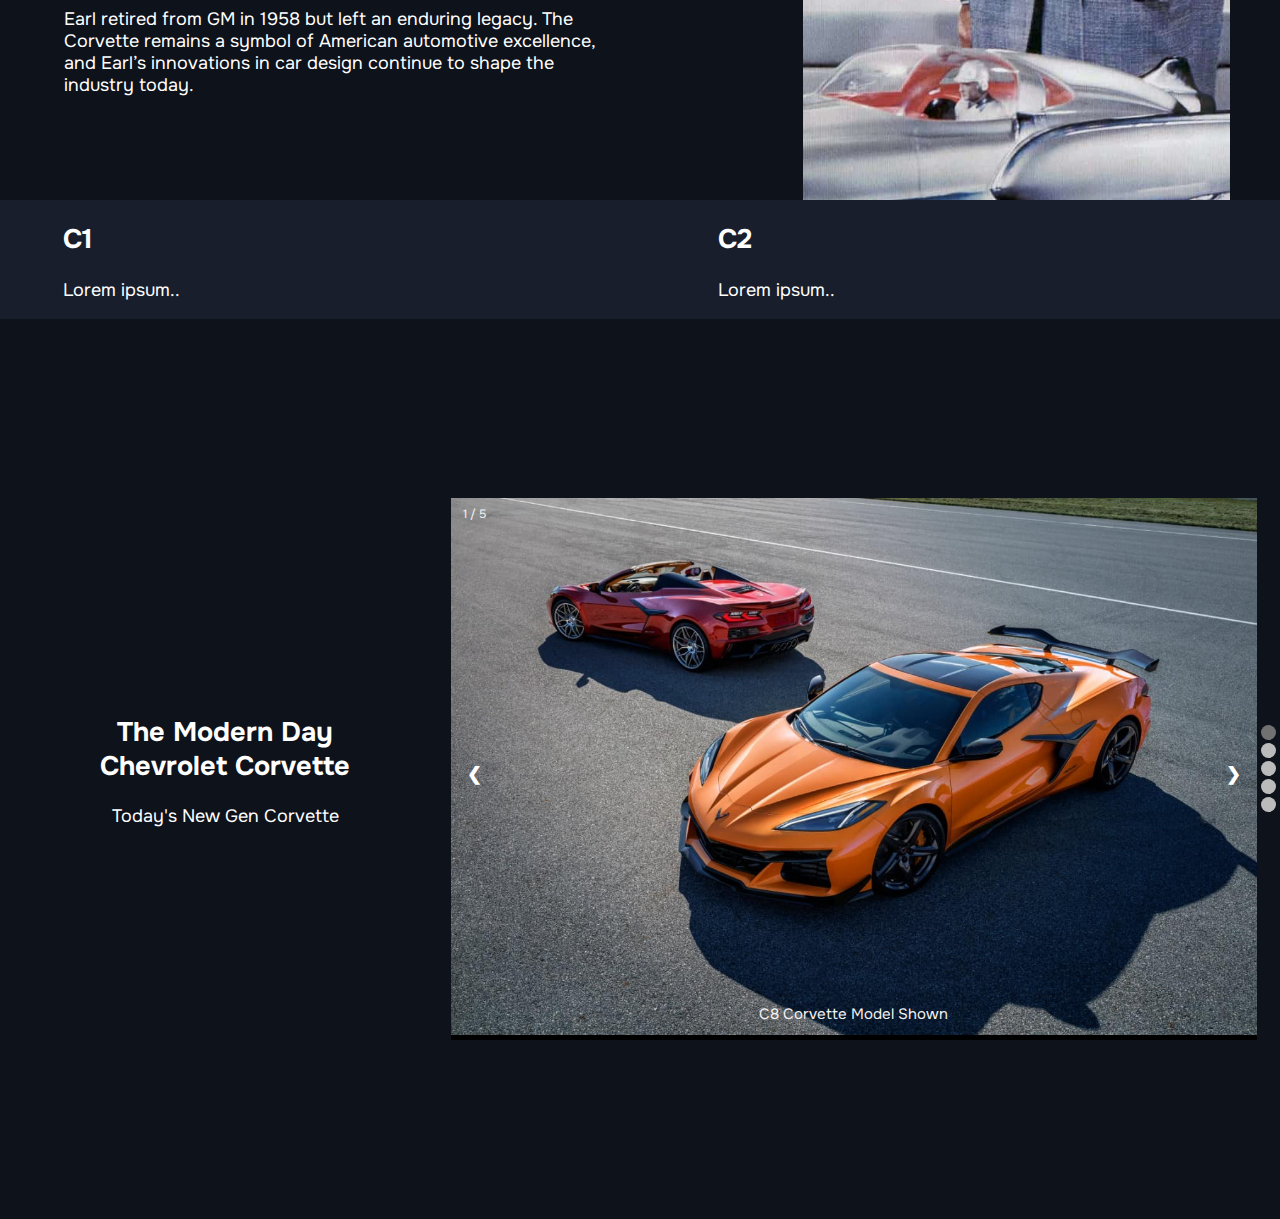
==== commit e930ad1e: "fix merge issues" ====
--- a/index.html
+++ b/index.html
@@ -13,7 +13,7 @@
     <nav>
         <a href="#home" class="a">Home</a>
         <a href="#history" class="a">History</a>
-        <a href="#timeline2" class="a">Timeline</a>
+        <a href="#timeline" class="a">Timeline</a>
         <a href="#today" class="a">Today</a>
         </nav>
 
@@ -32,10 +32,10 @@
             <div class="history">
                 <div class="text-container">
                     <h2 class="left">Harley Earl: The Father of the Corvette</h2>
-                    <p class="paragraph1">Harley Earl was an American automotive designer who revolutionized the automotive industry with his visionary approach to car design. Born on November 22, 1893, in Hollywood, California, Earl initially worked in his father’s coachbuilding business, where he gained experience crafting custom luxury cars. His unique design sensibilities caught the attention of General Motors (GM), leading to his recruitment in 1927. Earl became the head of GM's newly formed Art and Color Section, which would later evolve into the GM Styling Division, making him one of the first executives to focus entirely on automobile aesthetics.</p>
-                    <p class="paragraph2">Earl’s impact on car design was transformative. He is widely credited with introducing streamlined, stylish, and futuristic elements to car designs, moving away from the boxy, utilitarian models of the early 20th century. He introduced concepts like the wraparound windshield, tailfins, and two-tone paint, all of which would define American car design in the post-war era. One of Earl's most significant innovations was the "concept car," where he would design prototypes that showcased futuristic features. The 1938 Buick Y-Job, the world’s first concept car, is one of his most famous designs.</p>
-                    <p class="paragraph3">Earl’s lasting legacy is perhaps most vividly realized in the creation of the Chevrolet Corvette. In the early 1950s, Earl wanted to give Americans an affordable sports car that could compete with European models like the Jaguar XK120 and the MG. Drawing inspiration from his love for sports cars and his forward-thinking design philosophy, he initiated the development of the Corvette as a sleek, lightweight, fiberglass-bodied sports car. The first Corvette, introduced in 1953, bore Earl’s signature design language—low, wide, and full of personality. Though it initially struggled with performance, especially with its original inline-six engine, Earl’s design laid the foundation for what would become America’s first mass-produced sports car.</p>
-                    <p class="paragraph4">Harley Earl’s work on the Corvette wasn’t just about creating a car; it was about redefining what an American car could be. His focus on aesthetics, combined with performance, helped establish the Corvette as an enduring icon of American culture and innovation. Earl retired in 1958, leaving behind a legacy that would continue to shape the automotive world for decades. His influence on the Corvette, and car design in general, remains profound, with many of the design elements he championed continuing to inspire car designers today. Harley Earl passed away on April 10, 1969, but his visionary work lives on in every Corvette that rolls off the assembly line.</p>
+                    <p class="paragraph1">Harley Earl is a legendary figure in automotive design, known as the “Father of the Corvette.” Born in 1893, Earl grew up in a coachbuilding family, where his early exposure to cars fueled his passion for design. In 1927, General Motors (GM) hired Earl to lead its newly created Art and Color Section, making him the first head of an in-house automotive design department.</p>
+                    <p class="paragraph2">Earl revolutionized car design by introducing the concept of styling. He pioneered the use of clay models, tailfins, and streamlined shapes, transforming cars from functional machines into works of art. One of his key innovations was the concept car, with the Buick Y-Job in 1938 being a notable example.</p>
+                    <p class="paragraph3">After a visit to Europe in the early 1950s, Earl envisioned an American sports car to compete with European models like MGs and Jaguars. This led to the creation of the Chevrolet Corvette, first unveiled as a prototype in 1953 at the GM Motorama. The Corvette’s fiberglass body, sleek design, and affordable price marked a radical shift for American cars. While the early models had modest performance, the addition of a V8 engine in 1955 helped the Corvette evolve into an iconic sports car.</p>
+                    <p class="paragraph4">Earl retired from GM in 1958 but left an enduring legacy. The Corvette remains a symbol of American automotive excellence, and Earl’s innovations in car design continue to shape the industry today.</p>
                     
                 </div>
                 <div class="harley-container">
@@ -43,118 +43,28 @@
                 </div>
             </div>
         </section>
-        
-        <section id="timeline2">
-          <div class="timeline-title">
-            <h2>TIMELINE</h2>
-          </div>
-        </section>
 
-        <section id="timeline">
-            <div class="timeline">
-                <div class="container cleft one">
+        <section class="timeline">
+            <div id="timeline">
+                <div class="container cleft">
                     <div class="content">
-                      <h2>C1 (1953-1962)</h2>
-                      <p>The C1 Corvette was the first of its kind, debuting in 1953 with a fiberglass body and an inline-six engine. Initially struggling with sales, it found its footing after a 1955 update with a V8 engine, setting the tone for future Corvette performance. Its design evolved into a classic American sports car, ending production in 1962.</p>
+                      <h2>C1</h2>
+                      <p>Lorem ipsum..</p>
                     </div>
                 </div>
-                <div class="container right c1">
-                  <div class="content">
-                    <img src="images/c1corvette.jpg" alt="Picture of the C1 Corvette in the color light-blue" class="c1-img">
-                  </div>
-                </div>
-                <div class="container right two">
+                <div class="container right">
                     <div class="content">
-                      <h2>C2 (1963-1967)</h2>
-                      <p>Known as the "Stingray", the C2 brought a revolutionary design with its split rear window, enhanced aerodynamics, and independent rear suspension. With powerful engines like the L88 V8, the C2 combined beauty with serious performance, becoming a favorite among enthusiasts and establishing the Corvette as a true American muscle car.</p>
+                      <h2>C2</h2>
+                      <p>Lorem ipsum..</p>
                     </div>
                 </div>
-                <div class="container cleft c2">
-                  <div class="content">
-                    <img src="images/c2corvette.jpg" alt="Picture of the C2 Corvette in the color grey" class="c2-img">
-                  </div>
-                </div>
-                <div class="container cleft three">
-                  <div class="content">
-                    <h2>C3 (1968-1982)</h2>
-                    <p>The C3 generation had the longest production run and was known for its aggressive "shark-like" styling. While early models retained strong performance, the 1970s brought emissions regulations and fuel crises that somewhat diminished horsepower. Despite this, the C3 remained popular for its distinctive look and solidified the Corvette as a cultural icon.</p>
-                  </div>
-                </div>
-                <div class="container right c3">
-                  <div class="content">
-                    <img src="images/c3corvette.jpg" alt="Picture of the C3 Corvette in the color grey" class="c3-img">
-                  </div>
-                </div>
-                
-                <div class="container right four">
-                  <div class="content">
-                    <h2>C4 (1984-1996)</h2>
-                    <p>The C4 introduced a modern, sleek design with a focus on improved handling and technology. It marked a significant leap in performance, thanks to innovations like digital dashboards and advanced suspension systems. The introduction of the ZR-1 model, with its high-performance LT5 engine, made the C4 a true performance contender on the world stage.</p>
-                  </div>
-                </div>
-                <div class="container cleft c4">
-                  <div class="content">
-                    <img src="images/c4corvette.jpg" alt="Picture of the C4 Corvette in the color grey" class="c4-img">
-                  </div>
-                </div>
-
-                <div class="container cleft five">
-                  <div class="content">
-                    <h2>C5 (1997-2004)</h2>
-                    <p>With a completely new design, the C5 featured an improved chassis and a lighter, more rigid structure. Its LS1 engine became famous for reliability and performance, offering a new level of refinement and comfort. The C5 also introduced the Corvette to a broader audience with increased production quality and the high-performance Z06 variant.</p>
-                  </div>
-                </div>
-                <div class="container right c5">
-                  <div class="content">
-                    <img src="images/c5corvette.jpg" alt="Picture of the C5 Corvette in the color grey" class="c5-img">
-                  </div>
-                </div>
-
-                <div class="container right six">
-                  <div class="content">
-                    <h2>C6 (2005-2013)</h2>
-                    <p>The C6 continued to evolve with sharper styling and improved aerodynamics. It brought even more technology, including refined suspension systems and advanced driver aids. The introduction of the ZR1 with its supercharged LS9 engine made the C6 one of the fastest and most powerful Corvettes ever produced, gaining global recognition.</p>
-                  </div>
-                </div>
-                <div class="container cleft c6">
-                  <div class="content">
-                    <img src="images/c6corvette.jpg" alt="Picture of the C6 Corvette in the color grey" class="c6-img">
-                  </div>
-                </div>
-
-                <div class="container cleft seven">
-                  <div class="content">
-                    <h2>C7 (2014-2019)</h2>
-                    <p>The C7, known as the "Stingray," returned to its roots with a focus on performance and design. It featured an aggressive exterior, advanced electronics, and the potent LT1 V8 engine. The C7 pushed the boundaries with models like the Z06 and the track-focused ZR1, offering supercar-level performance at a fraction of the price.</p>
-                  </div>
-                </div>
-                <div class="container right c7">
-                  <div class="content">
-                    <img src="images/c7corvette.jpg" alt="Picture of the C7 Corvette in the color grey" class="c7-img">
-                  </div>
-                </div>
-
-
-                <div class="container right eight">
-                  <div class="content">
-                    <h2>C8 (2020-Present)</h2>
-                    <p>The C8 marked a dramatic shift in Corvette history by introducing a mid-engine layout, a first for the model. This change drastically improved handling and performance, giving the Corvette supercar characteristics. Powered by a naturally aspirated LT2 V8, the C8 redefined the American sports car, bringing a level of sophistication and performance that challenged European rivals.</p>
-                  </div>
-                </div>
-                <div class="container cleft c8">
-                  <div class="content">
-                    <img src="images/c8corvette.jpg" alt="Picture of the C8 Corvette in the color grey" class="c8-img">
-                  </div>
-                </div>
-                <div class="vertical-line"></div> <!--This div is for the visual line going down the section-->
             </div>
-            
         </section>
 
         <section id="today">
             <div class="today">
-                <h2 class="today-title">The Modern Day Chevrolet Corvette</h2>
-                <p>The C8 Corvette is a game-changer, redefining American performance with its bold mid-engine design. Powered by a 6.2-liter V8 delivering up to 495 horsepower, it rockets from 0 to 60 mph in under three seconds, offering supercar thrills at a fraction of the price. Its aggressive styling, precision handling, and track-ready Z06 variant, which boasts a 670-horsepower flat-plane-crank V8, have set new standards for the Corvette. With its groundbreaking design and performance, the C8 elevates the Corvette into the realm of the world’s most exciting sports cars.</p>
+                <h2>The Modern Day Chevrolet Corvette</h2>
+                <p>Today's New Gen Corvette</p>
             </div>
             <!-- Slideshow container -->
             <div class="slideshow-container">
@@ -169,7 +79,7 @@
                 <div class="mySlides fade">
                     <div class="numbertext">2 / 5</div>
                     <img src="images/corvette5.jpg" style="width:100%">
-                    <div class="text">C8 Corvette Model Shown </div>
+                    <div class="text">C8 Corvette Model Shown</div>
                 </div>
             
                 <div class="mySlides fade">
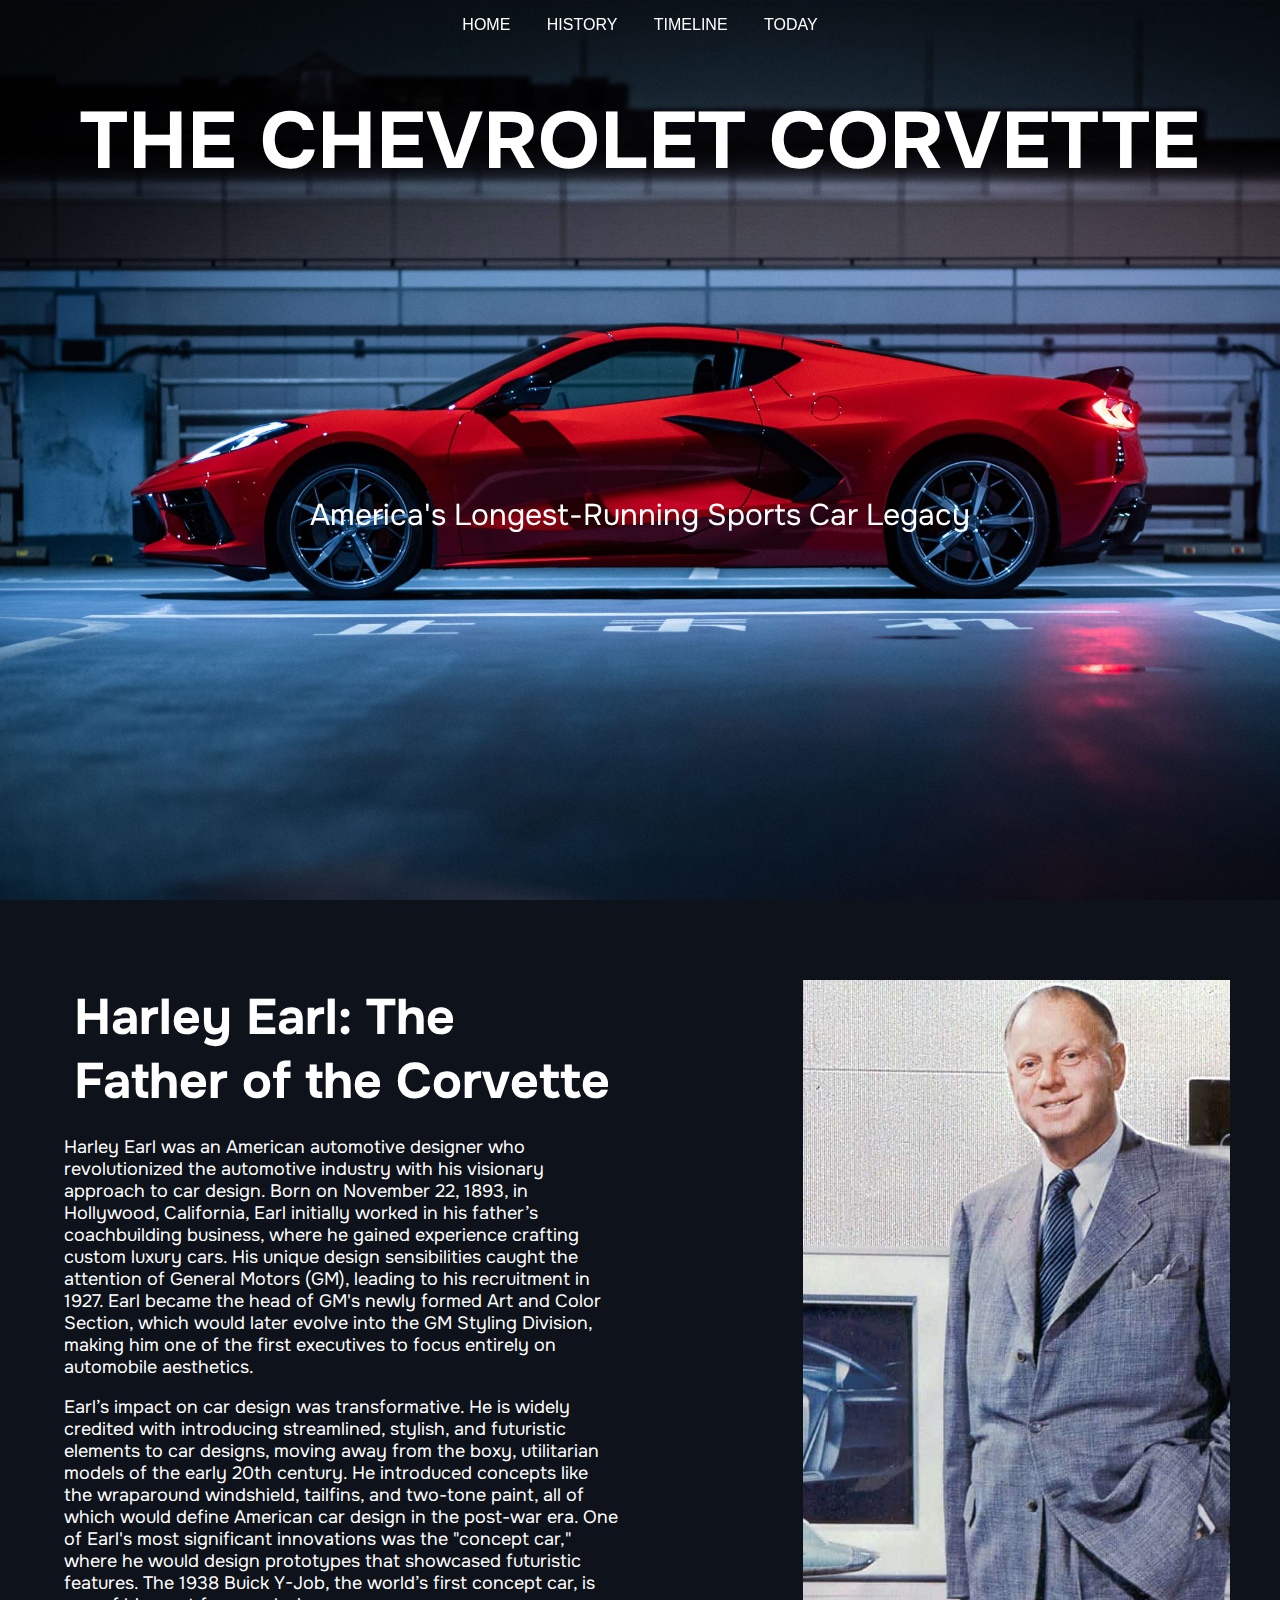
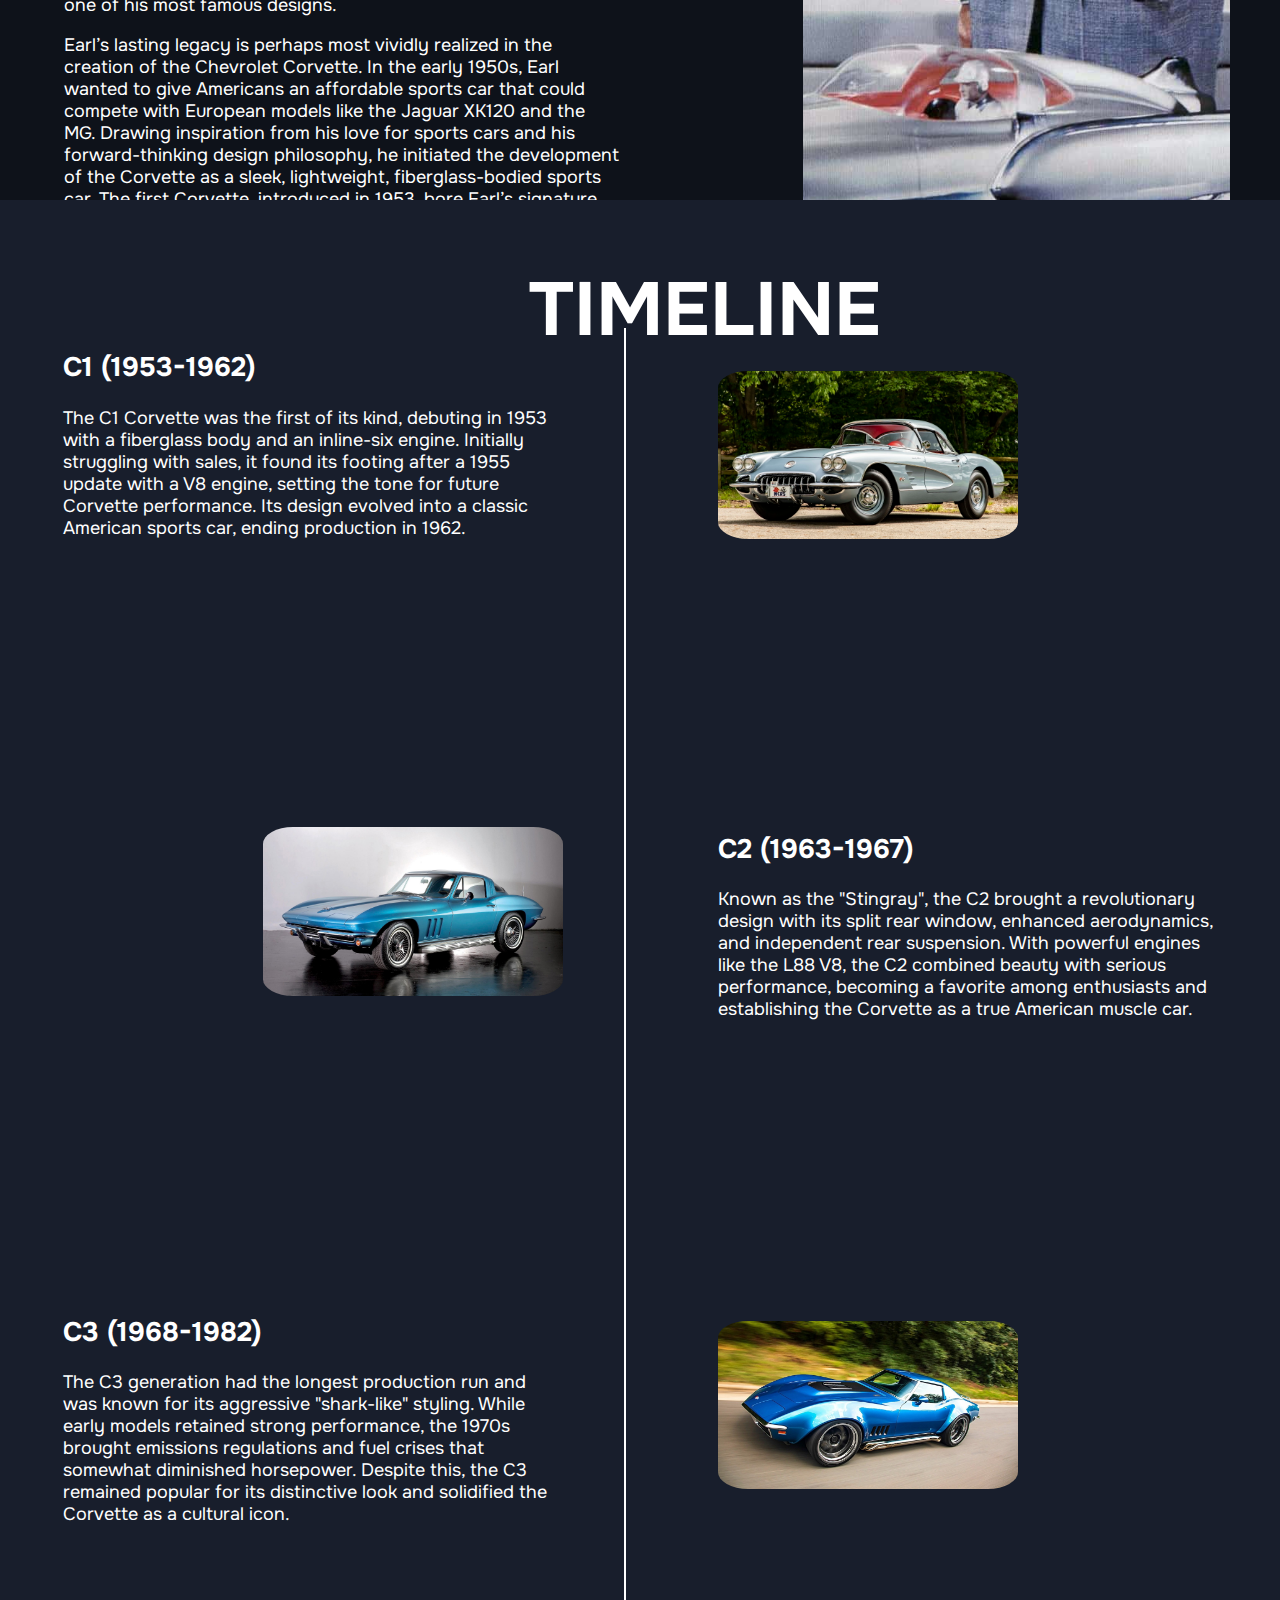
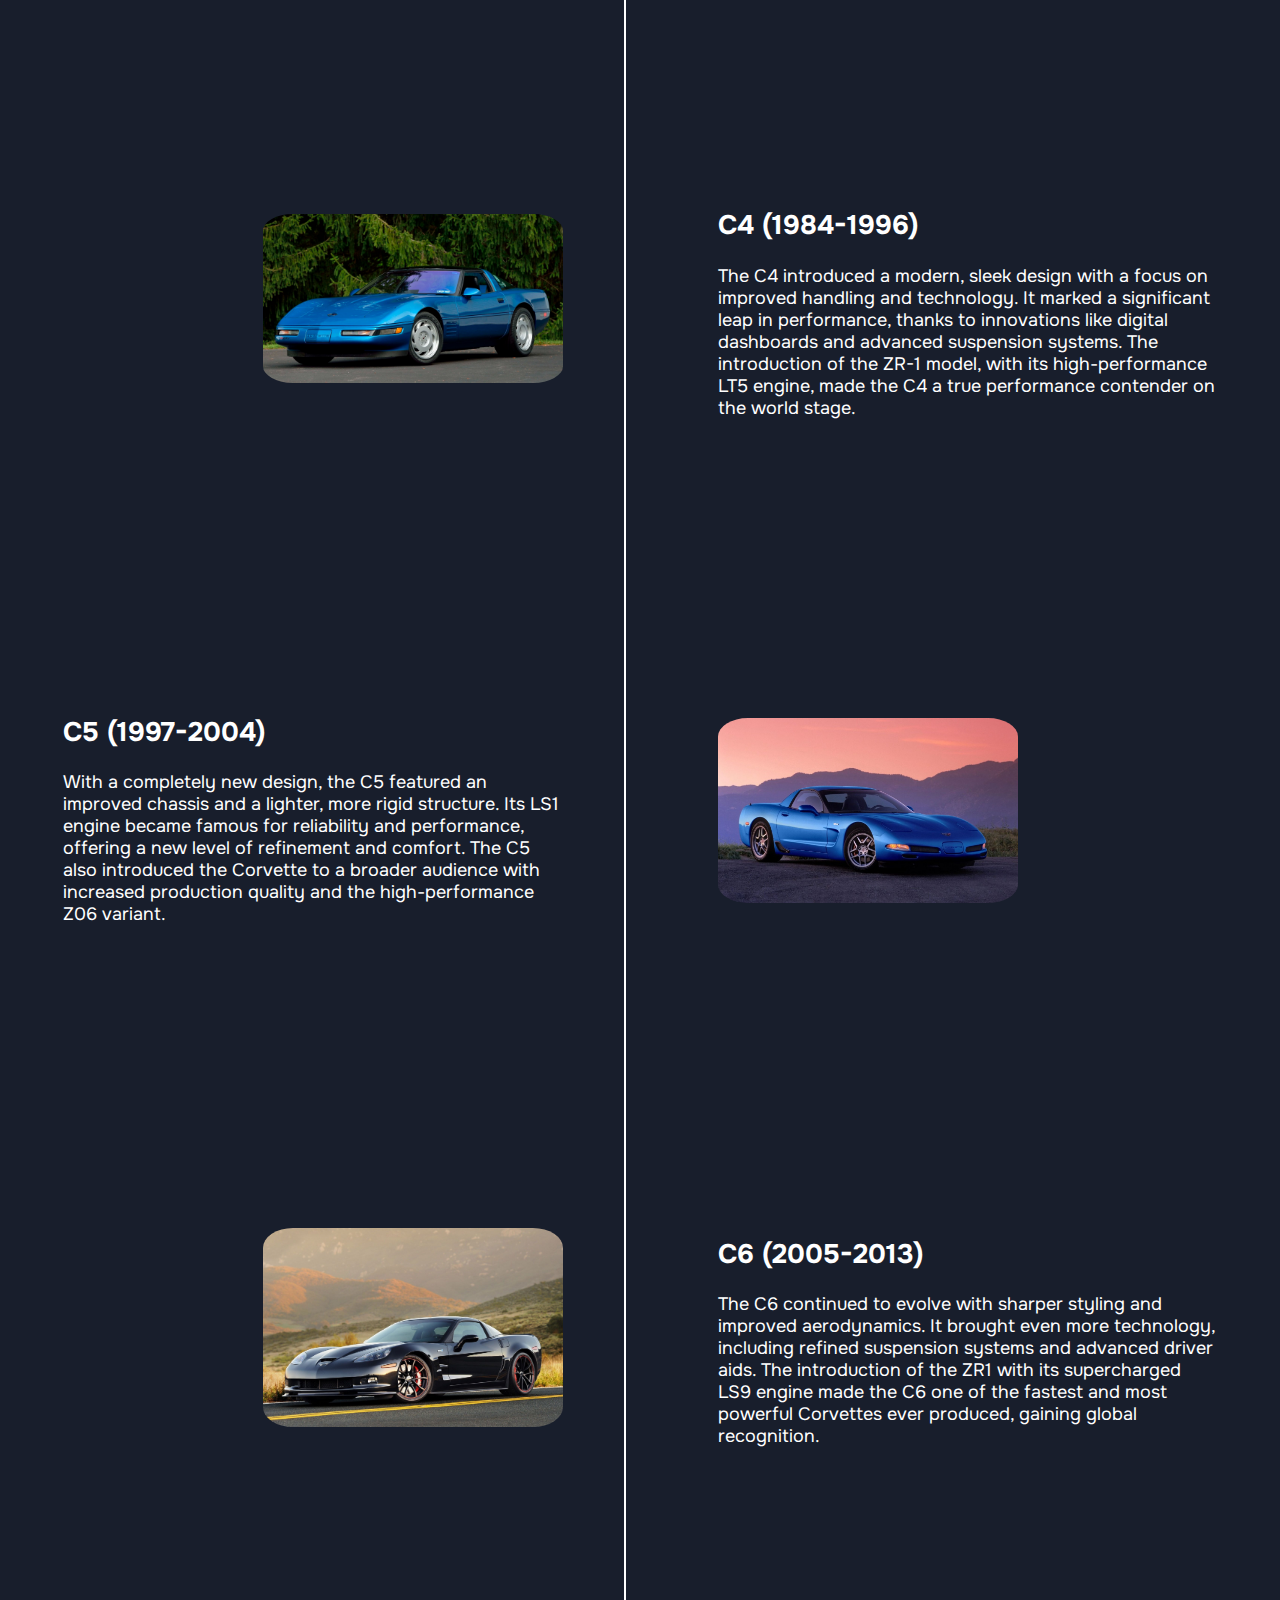
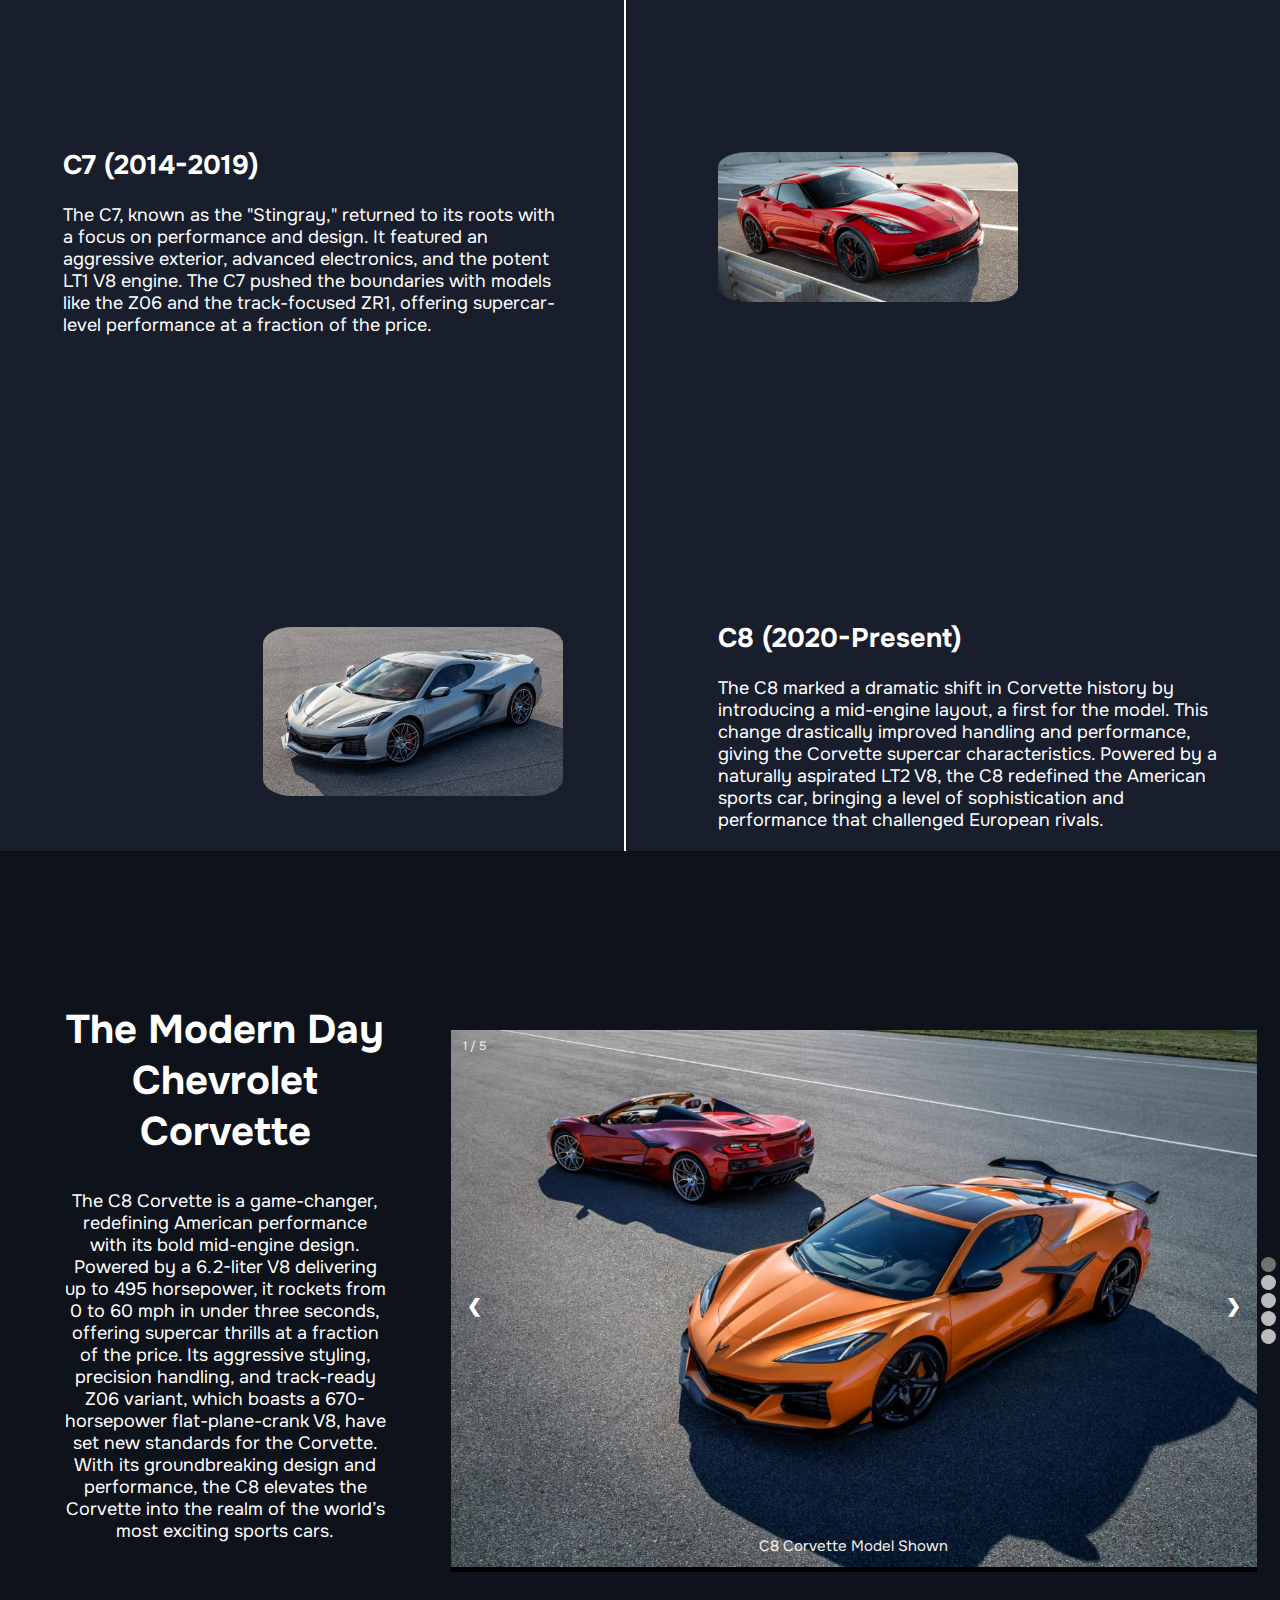
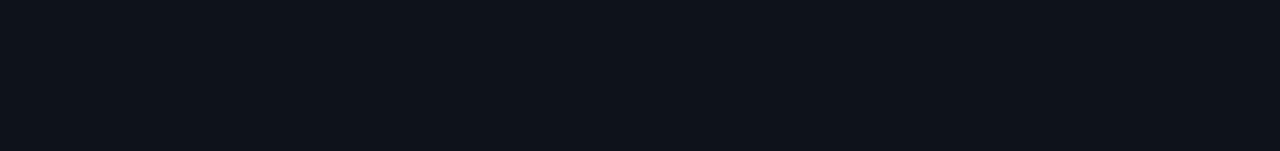
==== commit a7d6914c: "Merge branch 'main' of https://github.com/mac-kobe/1stwebsite" ====
--- a/index.html
+++ b/index.html
@@ -13,7 +13,7 @@
     <nav>
         <a href="#home" class="a">Home</a>
         <a href="#history" class="a">History</a>
-        <a href="#timeline" class="a">Timeline</a>
+        <a href="#timeline2" class="a">Timeline</a>
         <a href="#today" class="a">Today</a>
         </nav>
 
@@ -32,10 +32,10 @@
             <div class="history">
                 <div class="text-container">
                     <h2 class="left">Harley Earl: The Father of the Corvette</h2>
-                    <p class="paragraph1">Harley Earl is a legendary figure in automotive design, known as the “Father of the Corvette.” Born in 1893, Earl grew up in a coachbuilding family, where his early exposure to cars fueled his passion for design. In 1927, General Motors (GM) hired Earl to lead its newly created Art and Color Section, making him the first head of an in-house automotive design department.</p>
-                    <p class="paragraph2">Earl revolutionized car design by introducing the concept of styling. He pioneered the use of clay models, tailfins, and streamlined shapes, transforming cars from functional machines into works of art. One of his key innovations was the concept car, with the Buick Y-Job in 1938 being a notable example.</p>
-                    <p class="paragraph3">After a visit to Europe in the early 1950s, Earl envisioned an American sports car to compete with European models like MGs and Jaguars. This led to the creation of the Chevrolet Corvette, first unveiled as a prototype in 1953 at the GM Motorama. The Corvette’s fiberglass body, sleek design, and affordable price marked a radical shift for American cars. While the early models had modest performance, the addition of a V8 engine in 1955 helped the Corvette evolve into an iconic sports car.</p>
-                    <p class="paragraph4">Earl retired from GM in 1958 but left an enduring legacy. The Corvette remains a symbol of American automotive excellence, and Earl’s innovations in car design continue to shape the industry today.</p>
+                    <p class="paragraph1">Harley Earl was an American automotive designer who revolutionized the automotive industry with his visionary approach to car design. Born on November 22, 1893, in Hollywood, California, Earl initially worked in his father’s coachbuilding business, where he gained experience crafting custom luxury cars. His unique design sensibilities caught the attention of General Motors (GM), leading to his recruitment in 1927. Earl became the head of GM's newly formed Art and Color Section, which would later evolve into the GM Styling Division, making him one of the first executives to focus entirely on automobile aesthetics.</p>
+                    <p class="paragraph2">Earl’s impact on car design was transformative. He is widely credited with introducing streamlined, stylish, and futuristic elements to car designs, moving away from the boxy, utilitarian models of the early 20th century. He introduced concepts like the wraparound windshield, tailfins, and two-tone paint, all of which would define American car design in the post-war era. One of Earl's most significant innovations was the "concept car," where he would design prototypes that showcased futuristic features. The 1938 Buick Y-Job, the world’s first concept car, is one of his most famous designs.</p>
+                    <p class="paragraph3">Earl’s lasting legacy is perhaps most vividly realized in the creation of the Chevrolet Corvette. In the early 1950s, Earl wanted to give Americans an affordable sports car that could compete with European models like the Jaguar XK120 and the MG. Drawing inspiration from his love for sports cars and his forward-thinking design philosophy, he initiated the development of the Corvette as a sleek, lightweight, fiberglass-bodied sports car. The first Corvette, introduced in 1953, bore Earl’s signature design language—low, wide, and full of personality. Though it initially struggled with performance, especially with its original inline-six engine, Earl’s design laid the foundation for what would become America’s first mass-produced sports car.</p>
+                    <p class="paragraph4">Harley Earl’s work on the Corvette wasn’t just about creating a car; it was about redefining what an American car could be. His focus on aesthetics, combined with performance, helped establish the Corvette as an enduring icon of American culture and innovation. Earl retired in 1958, leaving behind a legacy that would continue to shape the automotive world for decades. His influence on the Corvette, and car design in general, remains profound, with many of the design elements he championed continuing to inspire car designers today. Harley Earl passed away on April 10, 1969, but his visionary work lives on in every Corvette that rolls off the assembly line.</p>
                     
                 </div>
                 <div class="harley-container">
@@ -43,28 +43,118 @@
                 </div>
             </div>
         </section>
-
-        <section class="timeline">
-            <div id="timeline">
-                <div class="container cleft">
+        
+        <section id="timeline2">
+          <div class="timeline-title">
+            <h2>TIMELINE</h2>
+          </div>
+        </section>
+
+        <section id="timeline">
+            <div class="timeline">
+                <div class="container cleft one">
                     <div class="content">
-                      <h2>C1</h2>
-                      <p>Lorem ipsum..</p>
+                      <h2>C1 (1953-1962)</h2>
+                      <p>The C1 Corvette was the first of its kind, debuting in 1953 with a fiberglass body and an inline-six engine. Initially struggling with sales, it found its footing after a 1955 update with a V8 engine, setting the tone for future Corvette performance. Its design evolved into a classic American sports car, ending production in 1962.</p>
                     </div>
                 </div>
-                <div class="container right">
+                <div class="container right c1">
+                  <div class="content">
+                    <img src="images/c1corvette.jpg" alt="Picture of the C1 Corvette in the color light-blue" class="c1-img">
+                  </div>
+                </div>
+                <div class="container right two">
                     <div class="content">
-                      <h2>C2</h2>
-                      <p>Lorem ipsum..</p>
+                      <h2>C2 (1963-1967)</h2>
+                      <p>Known as the "Stingray", the C2 brought a revolutionary design with its split rear window, enhanced aerodynamics, and independent rear suspension. With powerful engines like the L88 V8, the C2 combined beauty with serious performance, becoming a favorite among enthusiasts and establishing the Corvette as a true American muscle car.</p>
                     </div>
                 </div>
-            </div>
+                <div class="container cleft c2">
+                  <div class="content">
+                    <img src="images/c2corvette.jpg" alt="Picture of the C2 Corvette in the color grey" class="c2-img">
+                  </div>
+                </div>
+                <div class="container cleft three">
+                  <div class="content">
+                    <h2>C3 (1968-1982)</h2>
+                    <p>The C3 generation had the longest production run and was known for its aggressive "shark-like" styling. While early models retained strong performance, the 1970s brought emissions regulations and fuel crises that somewhat diminished horsepower. Despite this, the C3 remained popular for its distinctive look and solidified the Corvette as a cultural icon.</p>
+                  </div>
+                </div>
+                <div class="container right c3">
+                  <div class="content">
+                    <img src="images/c3corvette.jpg" alt="Picture of the C3 Corvette in the color grey" class="c3-img">
+                  </div>
+                </div>
+                
+                <div class="container right four">
+                  <div class="content">
+                    <h2>C4 (1984-1996)</h2>
+                    <p>The C4 introduced a modern, sleek design with a focus on improved handling and technology. It marked a significant leap in performance, thanks to innovations like digital dashboards and advanced suspension systems. The introduction of the ZR-1 model, with its high-performance LT5 engine, made the C4 a true performance contender on the world stage.</p>
+                  </div>
+                </div>
+                <div class="container cleft c4">
+                  <div class="content">
+                    <img src="images/c4corvette.jpg" alt="Picture of the C4 Corvette in the color grey" class="c4-img">
+                  </div>
+                </div>
+
+                <div class="container cleft five">
+                  <div class="content">
+                    <h2>C5 (1997-2004)</h2>
+                    <p>With a completely new design, the C5 featured an improved chassis and a lighter, more rigid structure. Its LS1 engine became famous for reliability and performance, offering a new level of refinement and comfort. The C5 also introduced the Corvette to a broader audience with increased production quality and the high-performance Z06 variant.</p>
+                  </div>
+                </div>
+                <div class="container right c5">
+                  <div class="content">
+                    <img src="images/c5corvette.jpg" alt="Picture of the C5 Corvette in the color grey" class="c5-img">
+                  </div>
+                </div>
+
+                <div class="container right six">
+                  <div class="content">
+                    <h2>C6 (2005-2013)</h2>
+                    <p>The C6 continued to evolve with sharper styling and improved aerodynamics. It brought even more technology, including refined suspension systems and advanced driver aids. The introduction of the ZR1 with its supercharged LS9 engine made the C6 one of the fastest and most powerful Corvettes ever produced, gaining global recognition.</p>
+                  </div>
+                </div>
+                <div class="container cleft c6">
+                  <div class="content">
+                    <img src="images/c6corvette.jpg" alt="Picture of the C6 Corvette in the color grey" class="c6-img">
+                  </div>
+                </div>
+
+                <div class="container cleft seven">
+                  <div class="content">
+                    <h2>C7 (2014-2019)</h2>
+                    <p>The C7, known as the "Stingray," returned to its roots with a focus on performance and design. It featured an aggressive exterior, advanced electronics, and the potent LT1 V8 engine. The C7 pushed the boundaries with models like the Z06 and the track-focused ZR1, offering supercar-level performance at a fraction of the price.</p>
+                  </div>
+                </div>
+                <div class="container right c7">
+                  <div class="content">
+                    <img src="images/c7corvette.jpg" alt="Picture of the C7 Corvette in the color grey" class="c7-img">
+                  </div>
+                </div>
+
+
+                <div class="container right eight">
+                  <div class="content">
+                    <h2>C8 (2020-Present)</h2>
+                    <p>The C8 marked a dramatic shift in Corvette history by introducing a mid-engine layout, a first for the model. This change drastically improved handling and performance, giving the Corvette supercar characteristics. Powered by a naturally aspirated LT2 V8, the C8 redefined the American sports car, bringing a level of sophistication and performance that challenged European rivals.</p>
+                  </div>
+                </div>
+                <div class="container cleft c8">
+                  <div class="content">
+                    <img src="images/c8corvette.jpg" alt="Picture of the C8 Corvette in the color grey" class="c8-img">
+                  </div>
+                </div>
+                <div class="vertical-line"></div> <!--This div is for the visual line going down the section-->
+            </div>
+            
         </section>
 
         <section id="today">
             <div class="today">
-                <h2>The Modern Day Chevrolet Corvette</h2>
-                <p>Today's New Gen Corvette</p>
+                <h2 class="today-title">The Modern Day Chevrolet Corvette</h2>
+                <p>The C8 Corvette is a game-changer, redefining American performance with its bold mid-engine design. Powered by a 6.2-liter V8 delivering up to 495 horsepower, it rockets from 0 to 60 mph in under three seconds, offering supercar thrills at a fraction of the price. Its aggressive styling, precision handling, and track-ready Z06 variant, which boasts a 670-horsepower flat-plane-crank V8, have set new standards for the Corvette. With its groundbreaking design and performance, the C8 elevates the Corvette into the realm of the world’s most exciting sports cars.</p>
             </div>
             <!-- Slideshow container -->
             <div class="slideshow-container">
@@ -79,7 +169,7 @@
                 <div class="mySlides fade">
                     <div class="numbertext">2 / 5</div>
                     <img src="images/corvette5.jpg" style="width:100%">
-                    <div class="text">C8 Corvette Model Shown</div>
+                    <div class="text">C8 Corvette Model Shown </div>
                 </div>
             
                 <div class="mySlides fade">
@@ -156,4 +246,8 @@
 
 
 
+            
+
+
+
             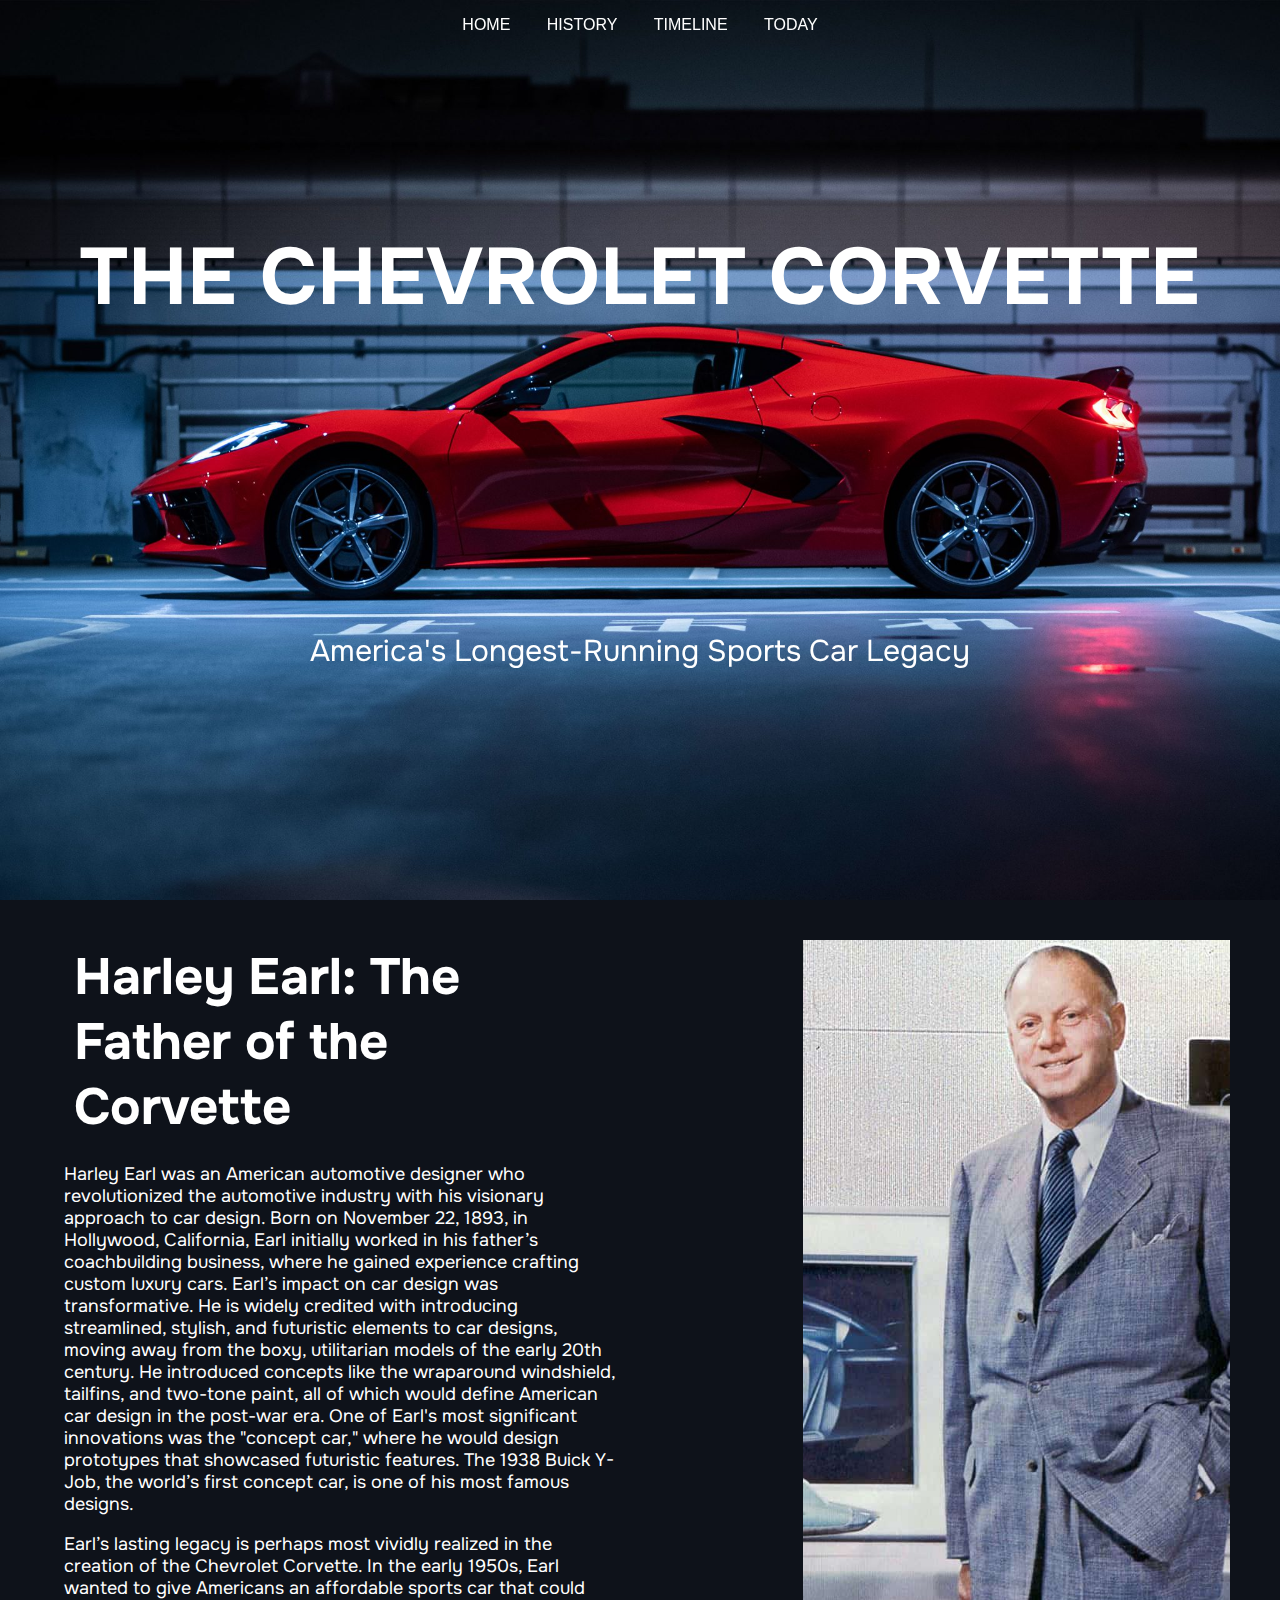
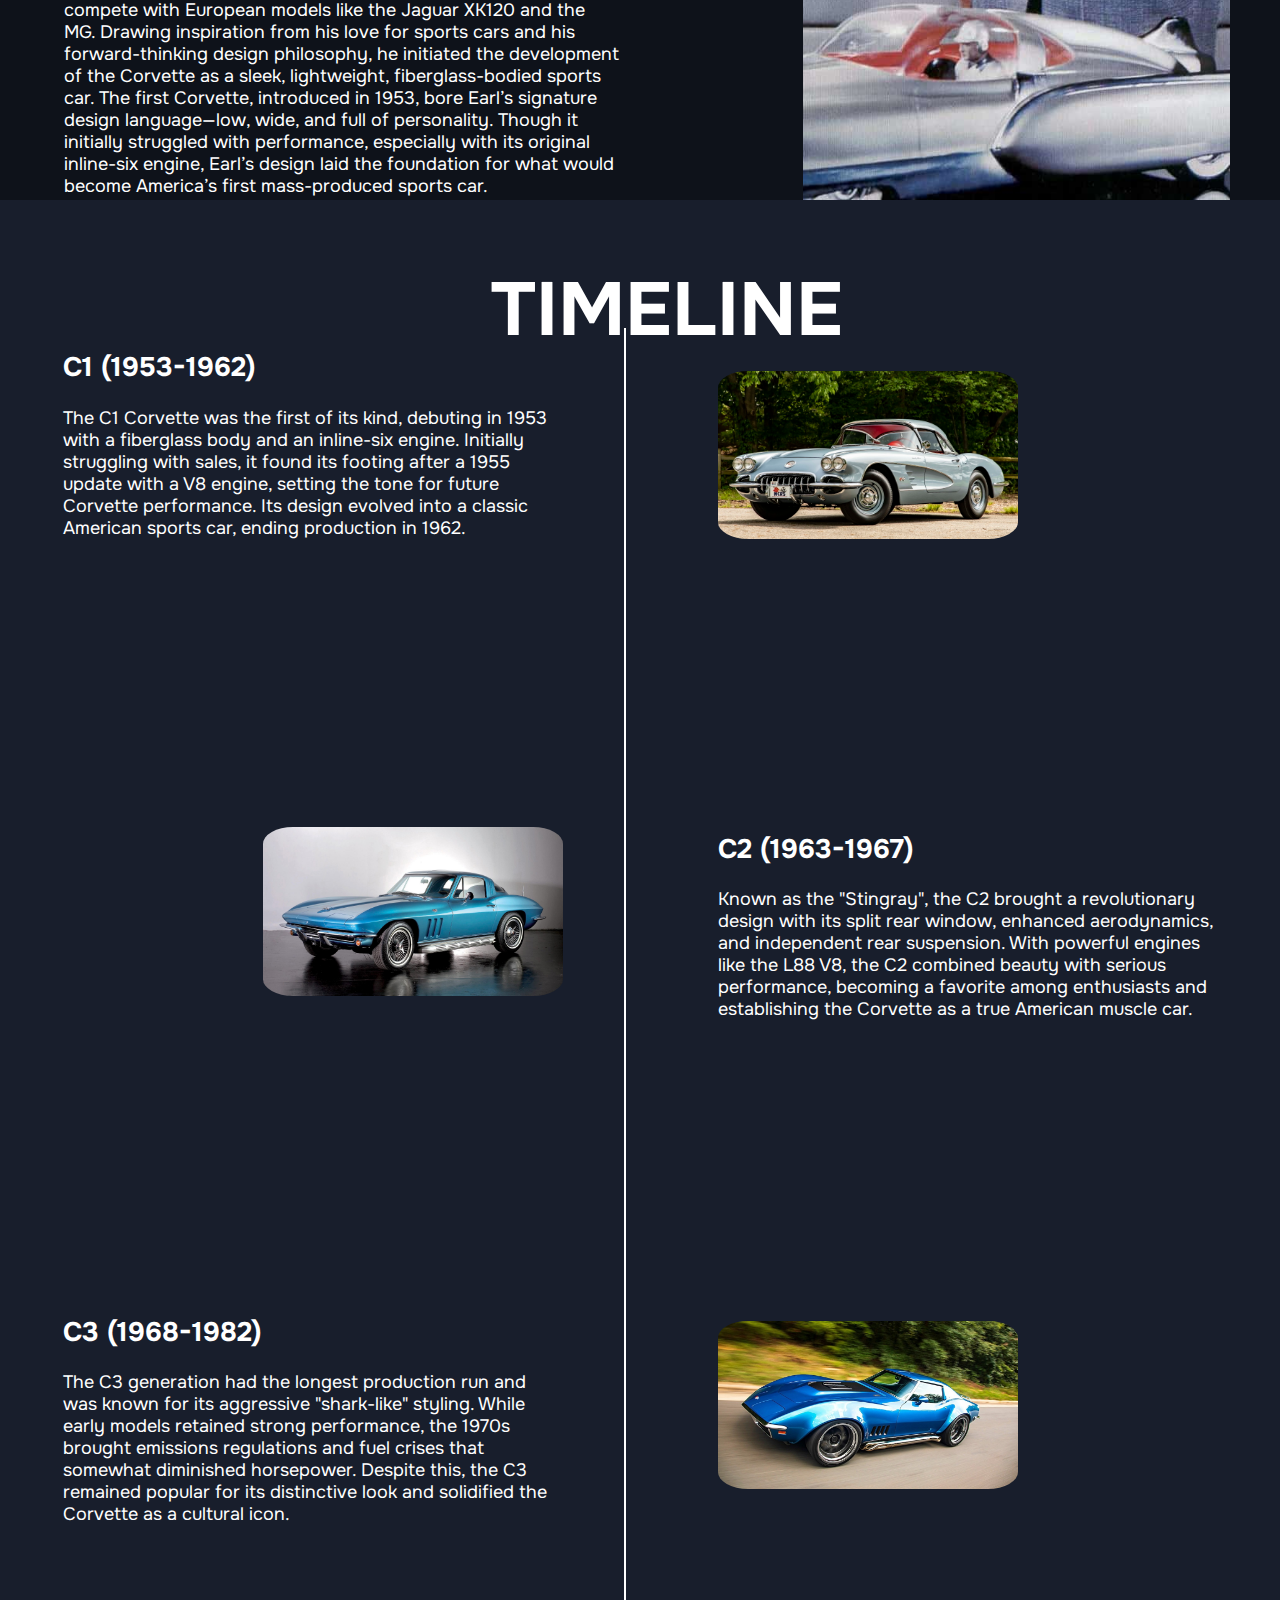
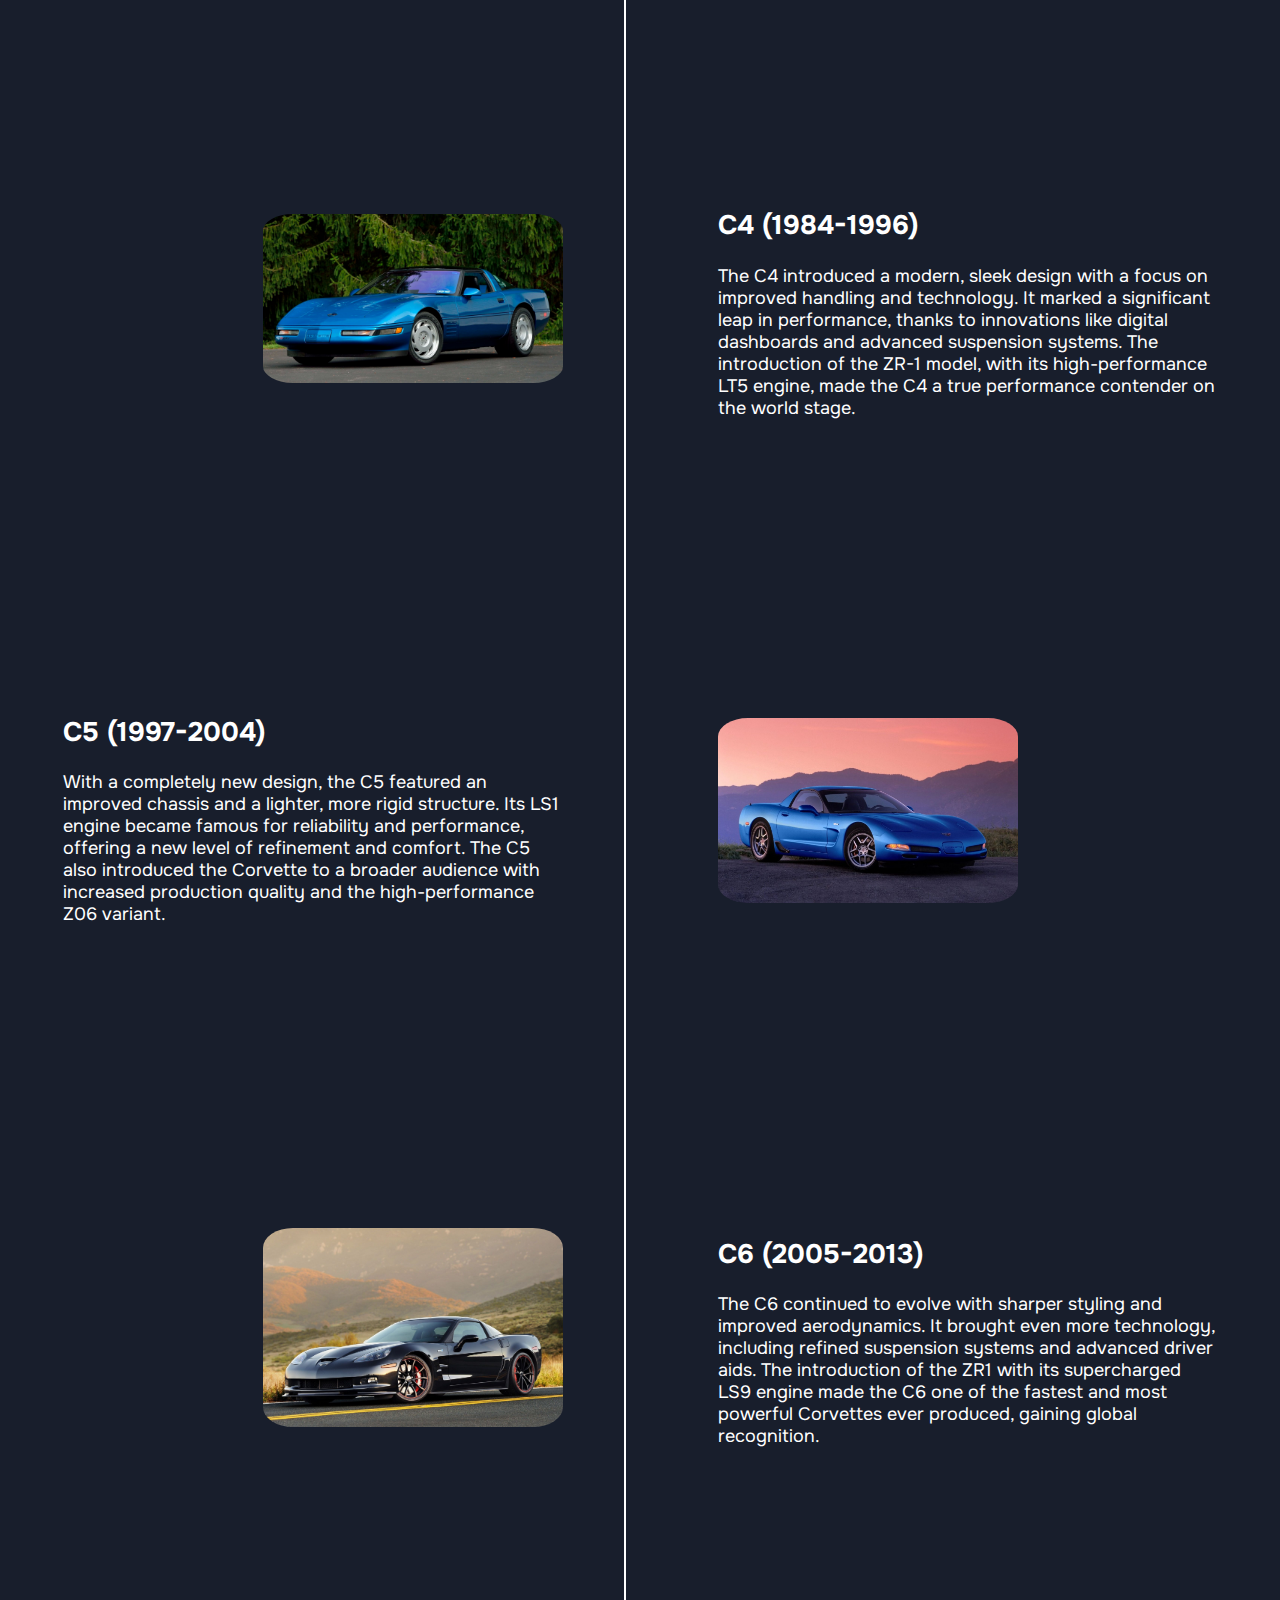
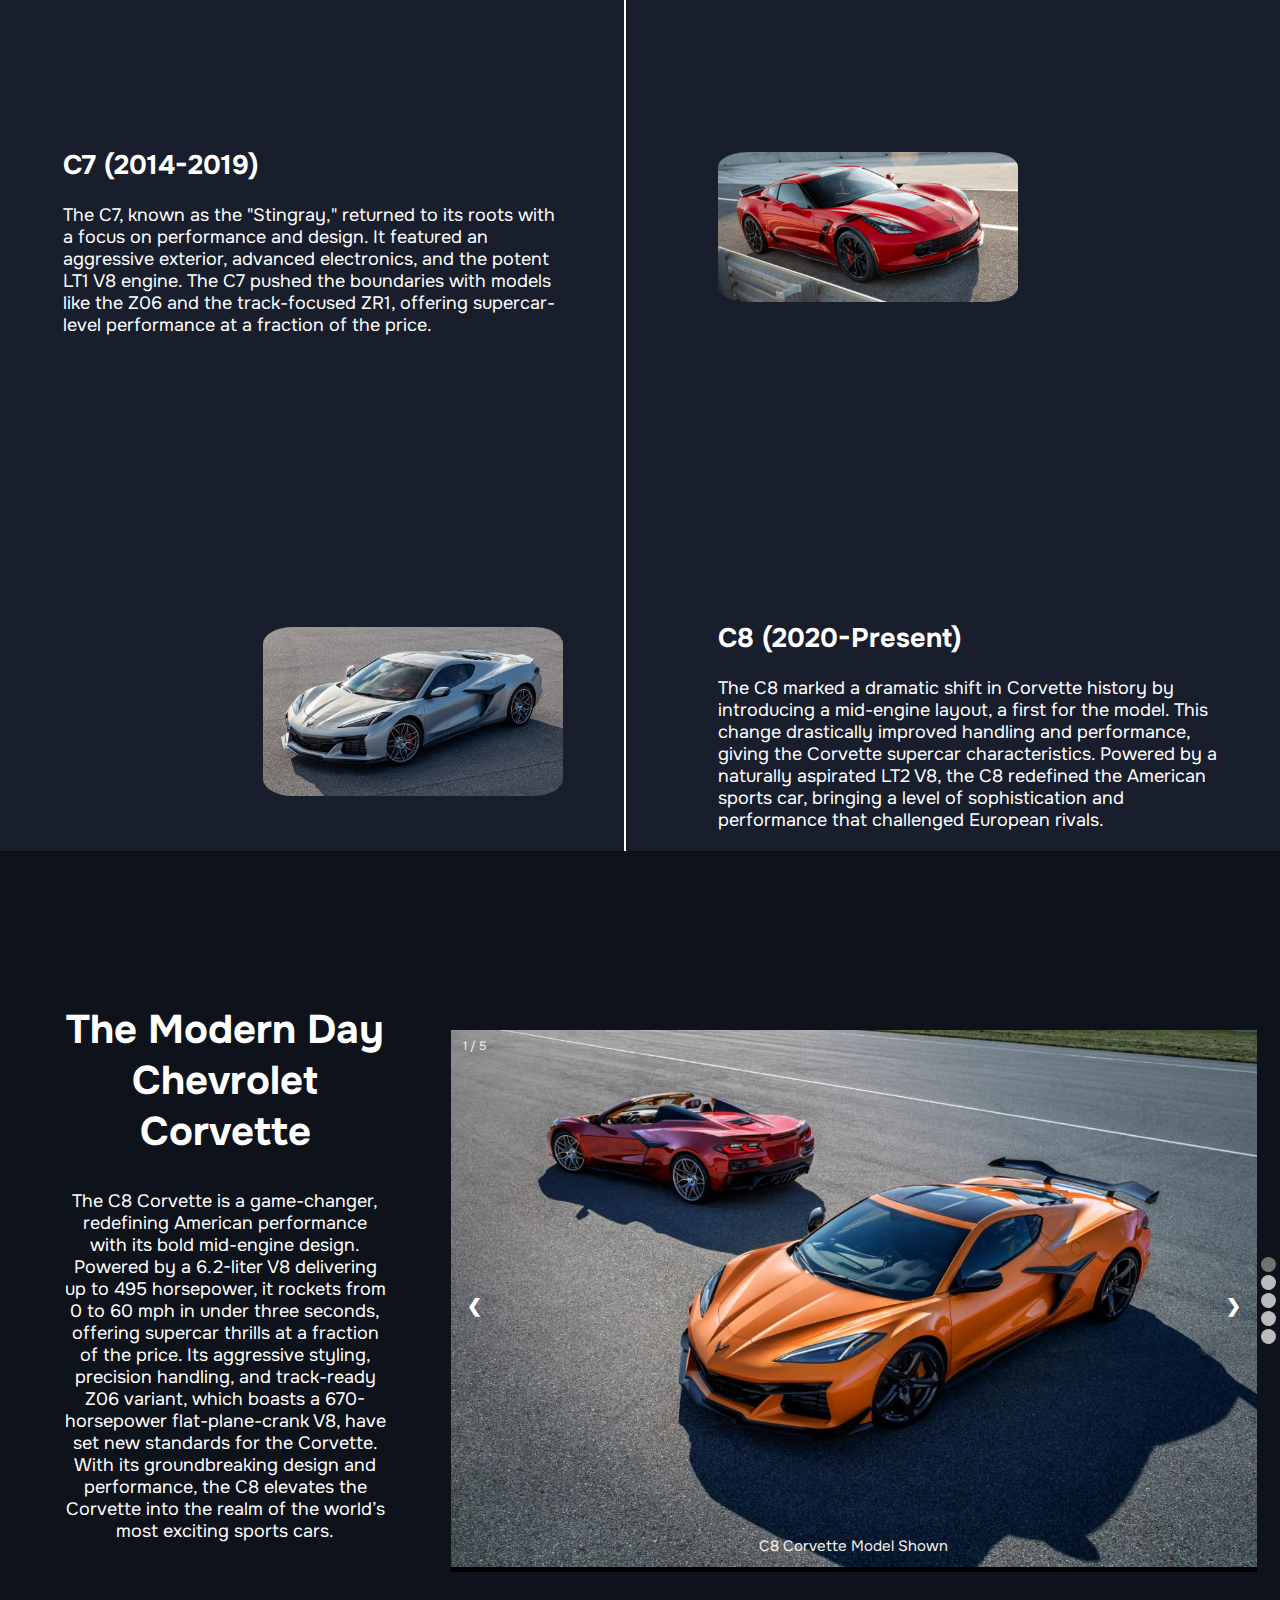
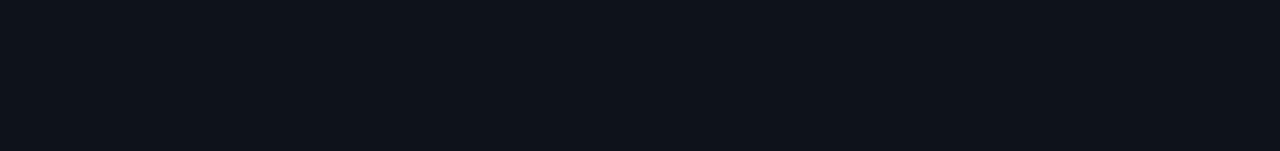
==== commit d055b806: "some updates before presentation" ====
--- a/index.html
+++ b/index.html
@@ -32,9 +32,9 @@
             <div class="history">
                 <div class="text-container">
                     <h2 class="left">Harley Earl: The Father of the Corvette</h2>
-                    <p class="paragraph1">Harley Earl was an American automotive designer who revolutionized the automotive industry with his visionary approach to car design. Born on November 22, 1893, in Hollywood, California, Earl initially worked in his father’s coachbuilding business, where he gained experience crafting custom luxury cars. His unique design sensibilities caught the attention of General Motors (GM), leading to his recruitment in 1927. Earl became the head of GM's newly formed Art and Color Section, which would later evolve into the GM Styling Division, making him one of the first executives to focus entirely on automobile aesthetics.</p>
-                    <p class="paragraph2">Earl’s impact on car design was transformative. He is widely credited with introducing streamlined, stylish, and futuristic elements to car designs, moving away from the boxy, utilitarian models of the early 20th century. He introduced concepts like the wraparound windshield, tailfins, and two-tone paint, all of which would define American car design in the post-war era. One of Earl's most significant innovations was the "concept car," where he would design prototypes that showcased futuristic features. The 1938 Buick Y-Job, the world’s first concept car, is one of his most famous designs.</p>
+                    <p class="paragraph1">Harley Earl was an American automotive designer who revolutionized the automotive industry with his visionary approach to car design. Born on November 22, 1893, in Hollywood, California, Earl initially worked in his father’s coachbuilding business, where he gained experience crafting custom luxury cars. Earl’s impact on car design was transformative. He is widely credited with introducing streamlined, stylish, and futuristic elements to car designs, moving away from the boxy, utilitarian models of the early 20th century. He introduced concepts like the wraparound windshield, tailfins, and two-tone paint, all of which would define American car design in the post-war era. One of Earl's most significant innovations was the "concept car," where he would design prototypes that showcased futuristic features. The 1938 Buick Y-Job, the world’s first concept car, is one of his most famous designs.</p>
                     <p class="paragraph3">Earl’s lasting legacy is perhaps most vividly realized in the creation of the Chevrolet Corvette. In the early 1950s, Earl wanted to give Americans an affordable sports car that could compete with European models like the Jaguar XK120 and the MG. Drawing inspiration from his love for sports cars and his forward-thinking design philosophy, he initiated the development of the Corvette as a sleek, lightweight, fiberglass-bodied sports car. The first Corvette, introduced in 1953, bore Earl’s signature design language—low, wide, and full of personality. Though it initially struggled with performance, especially with its original inline-six engine, Earl’s design laid the foundation for what would become America’s first mass-produced sports car.</p>
+                    <br>
                     <p class="paragraph4">Harley Earl’s work on the Corvette wasn’t just about creating a car; it was about redefining what an American car could be. His focus on aesthetics, combined with performance, helped establish the Corvette as an enduring icon of American culture and innovation. Earl retired in 1958, leaving behind a legacy that would continue to shape the automotive world for decades. His influence on the Corvette, and car design in general, remains profound, with many of the design elements he championed continuing to inspire car designers today. Harley Earl passed away on April 10, 1969, but his visionary work lives on in every Corvette that rolls off the assembly line.</p>
                     
                 </div>
--- a/style.css
+++ b/style.css
@@ -15,7 +15,7 @@
 }
 #title {
   font-size: 80px;
-  margin-top: -360px;
+  margin-top: -20%;
 }
 #titleCaption {
   transform: translateY(250px);
@@ -57,9 +57,9 @@
     display: flex;
     justify-content: space-between; /* Space between text and image */
     align-items: flex-start; /* Align items to the top */
-    padding-top: 80px;
+    padding-top: 40px;
     overflow: hidden;
-    height: 100vh;
+    height: 100%;
     width: 100vw;
     background-color: #0e121a;
   }
@@ -74,7 +74,7 @@
   .left {
     margin: 0;
     padding: 5px 10px;
-    font-size: 50px;
+    font-size: 51px;
   }
   
   .harley-container {
@@ -379,7 +379,7 @@
 .timeline-title {
   grid-column: 2/3;
   grid-row: 1/1;
-  margin-left: 24%;
+  margin-left: 15%;
   font-size: 50px;
 }
 
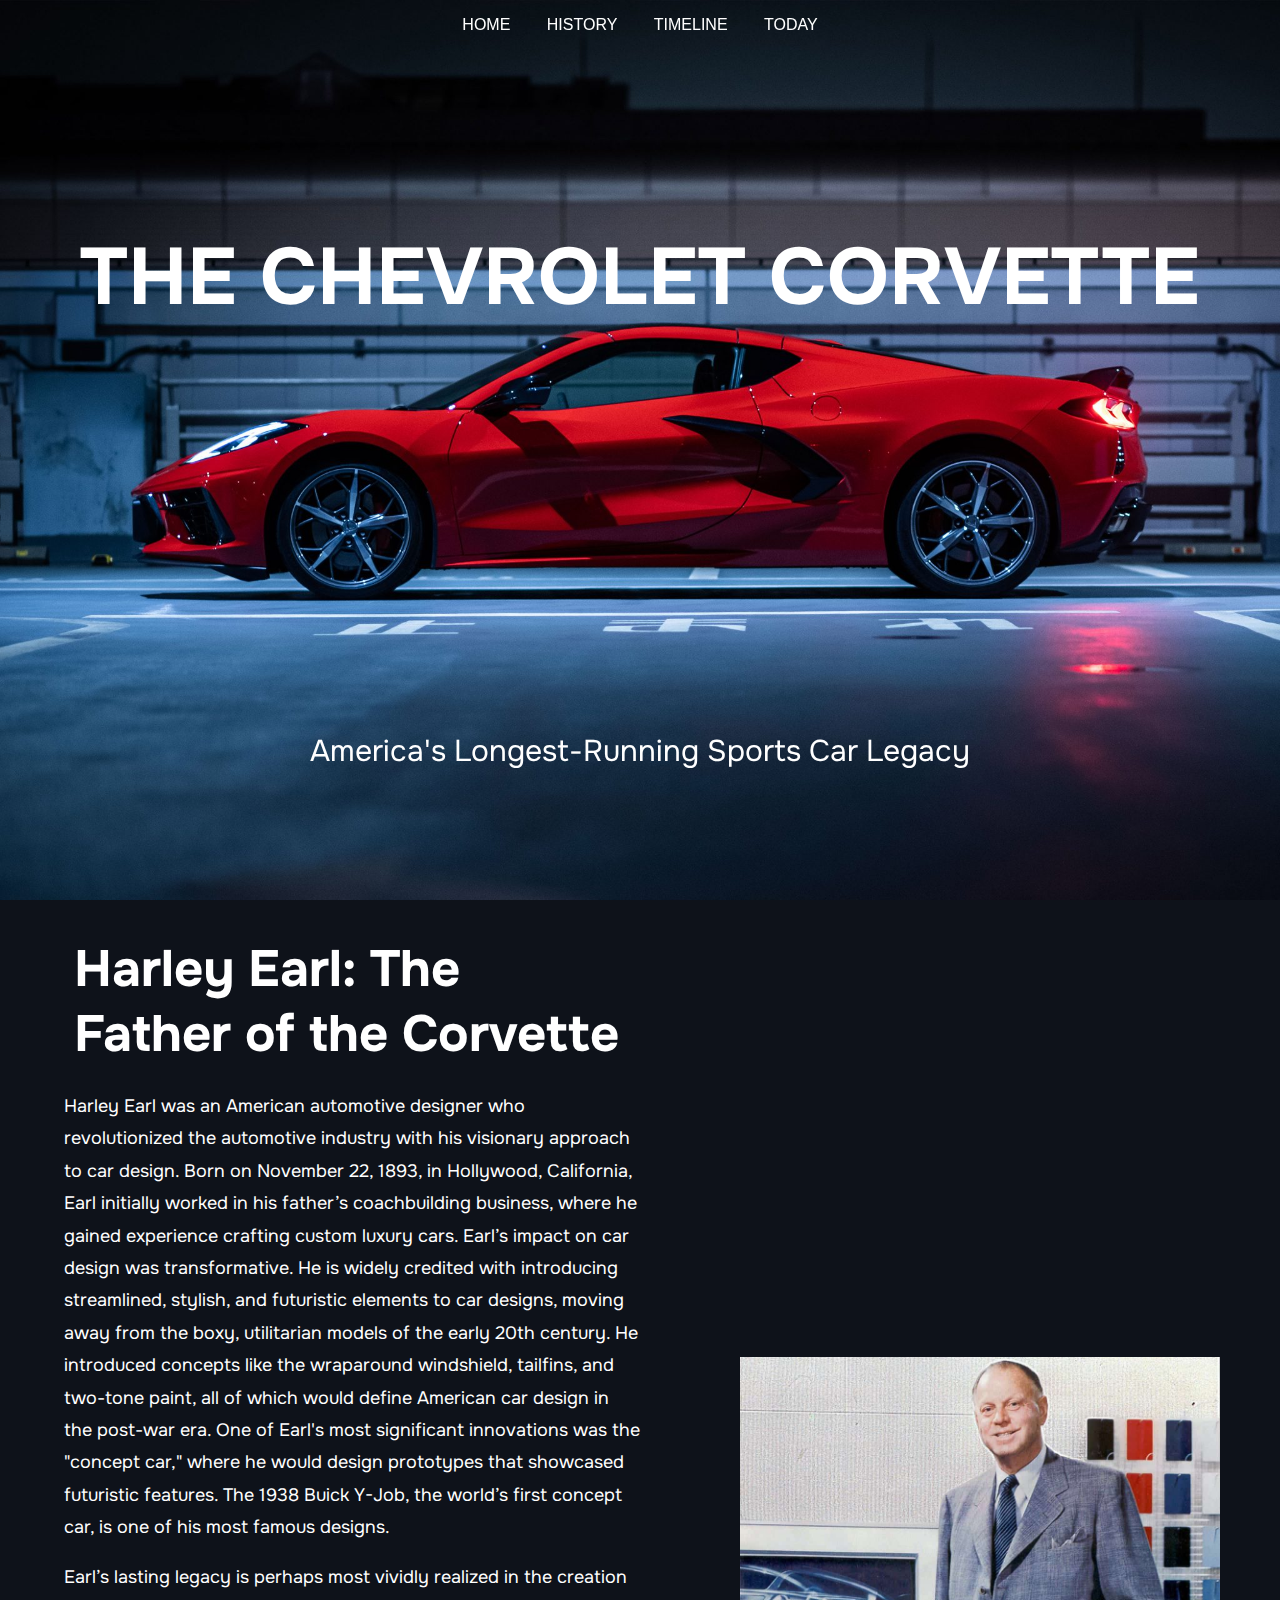
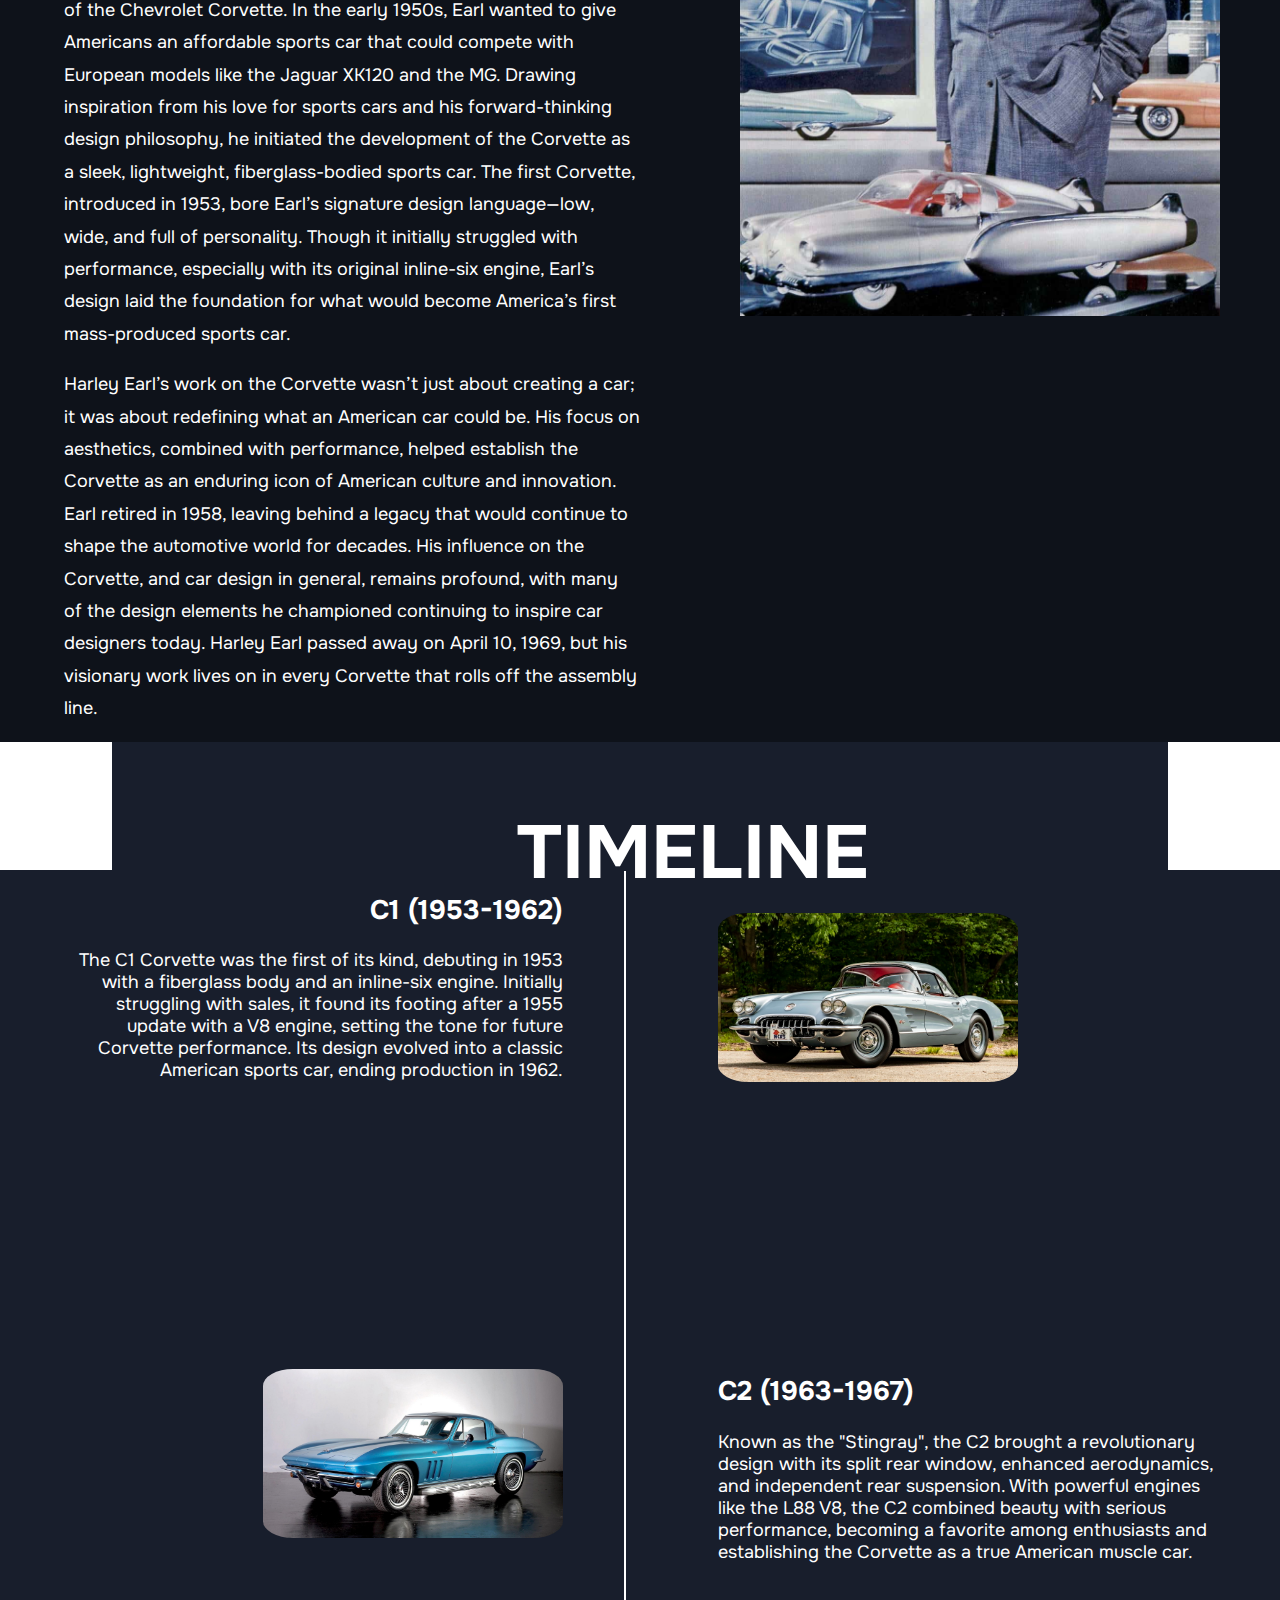
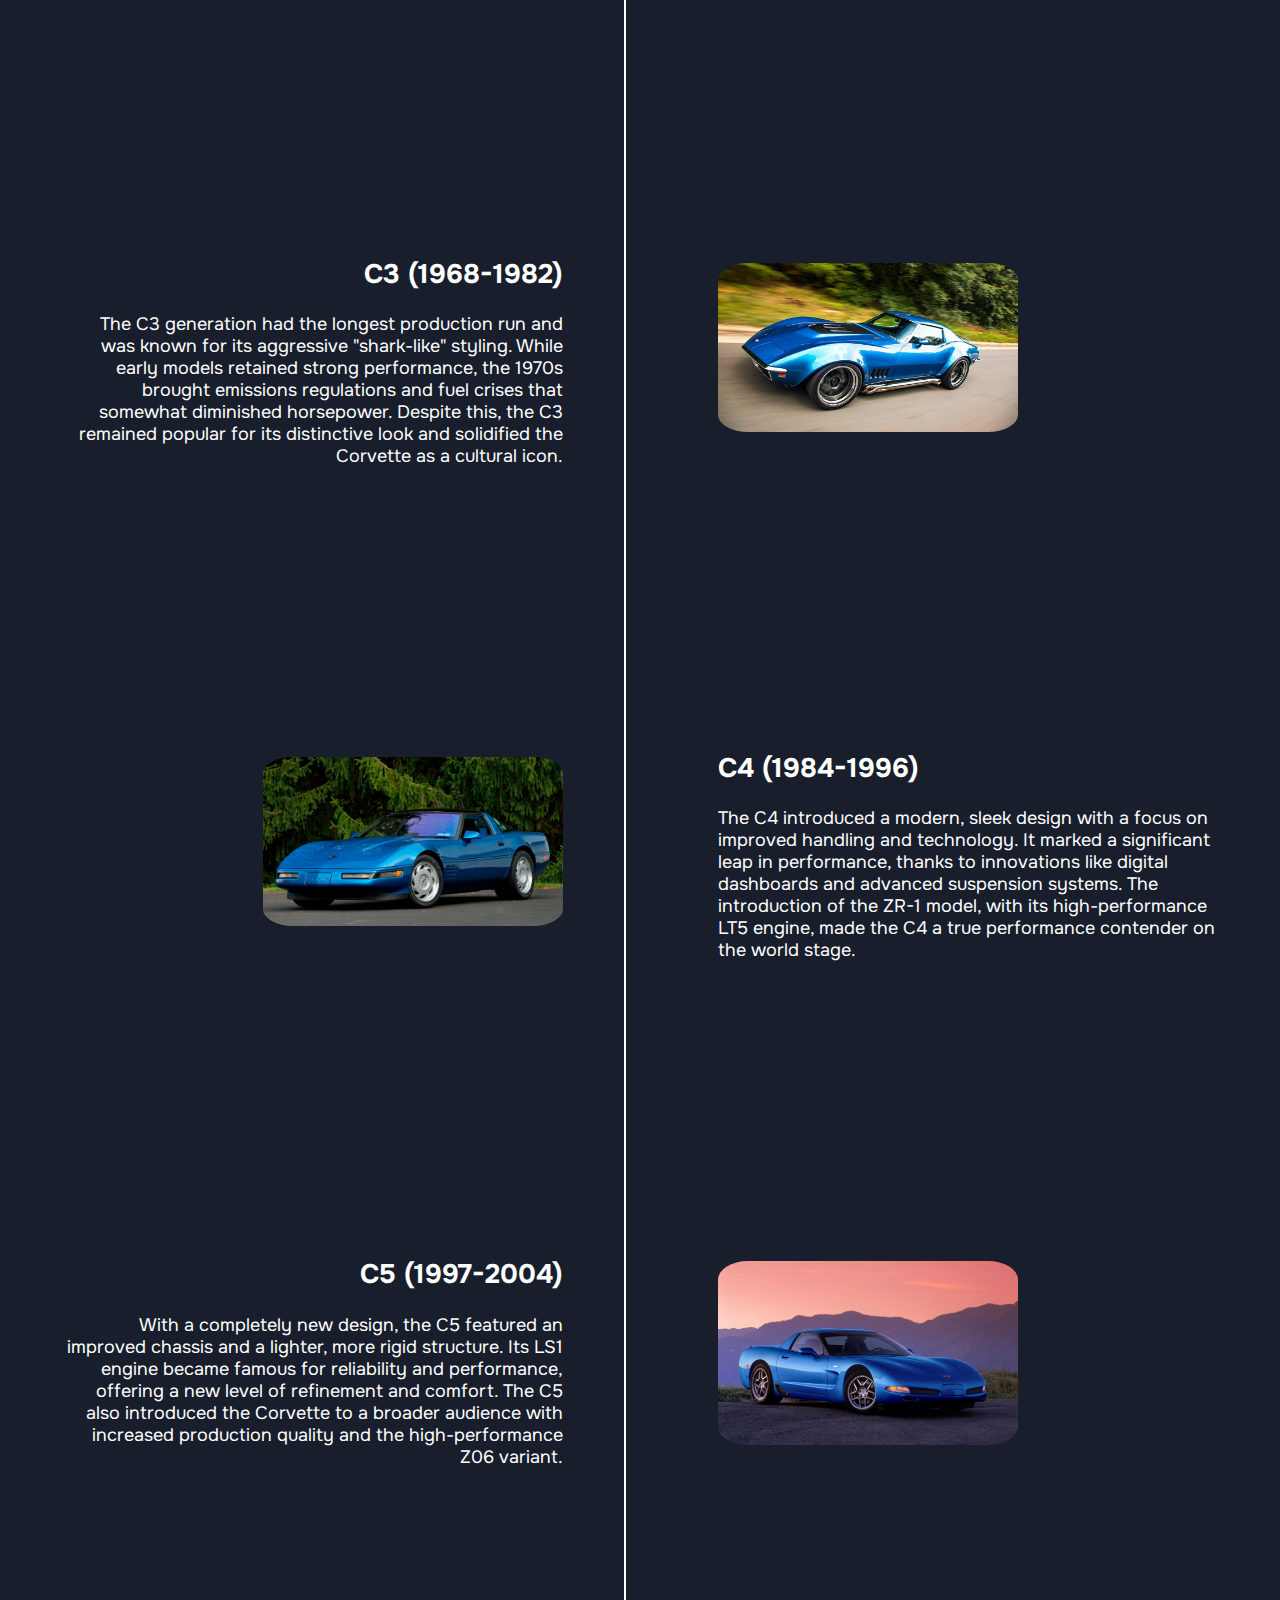
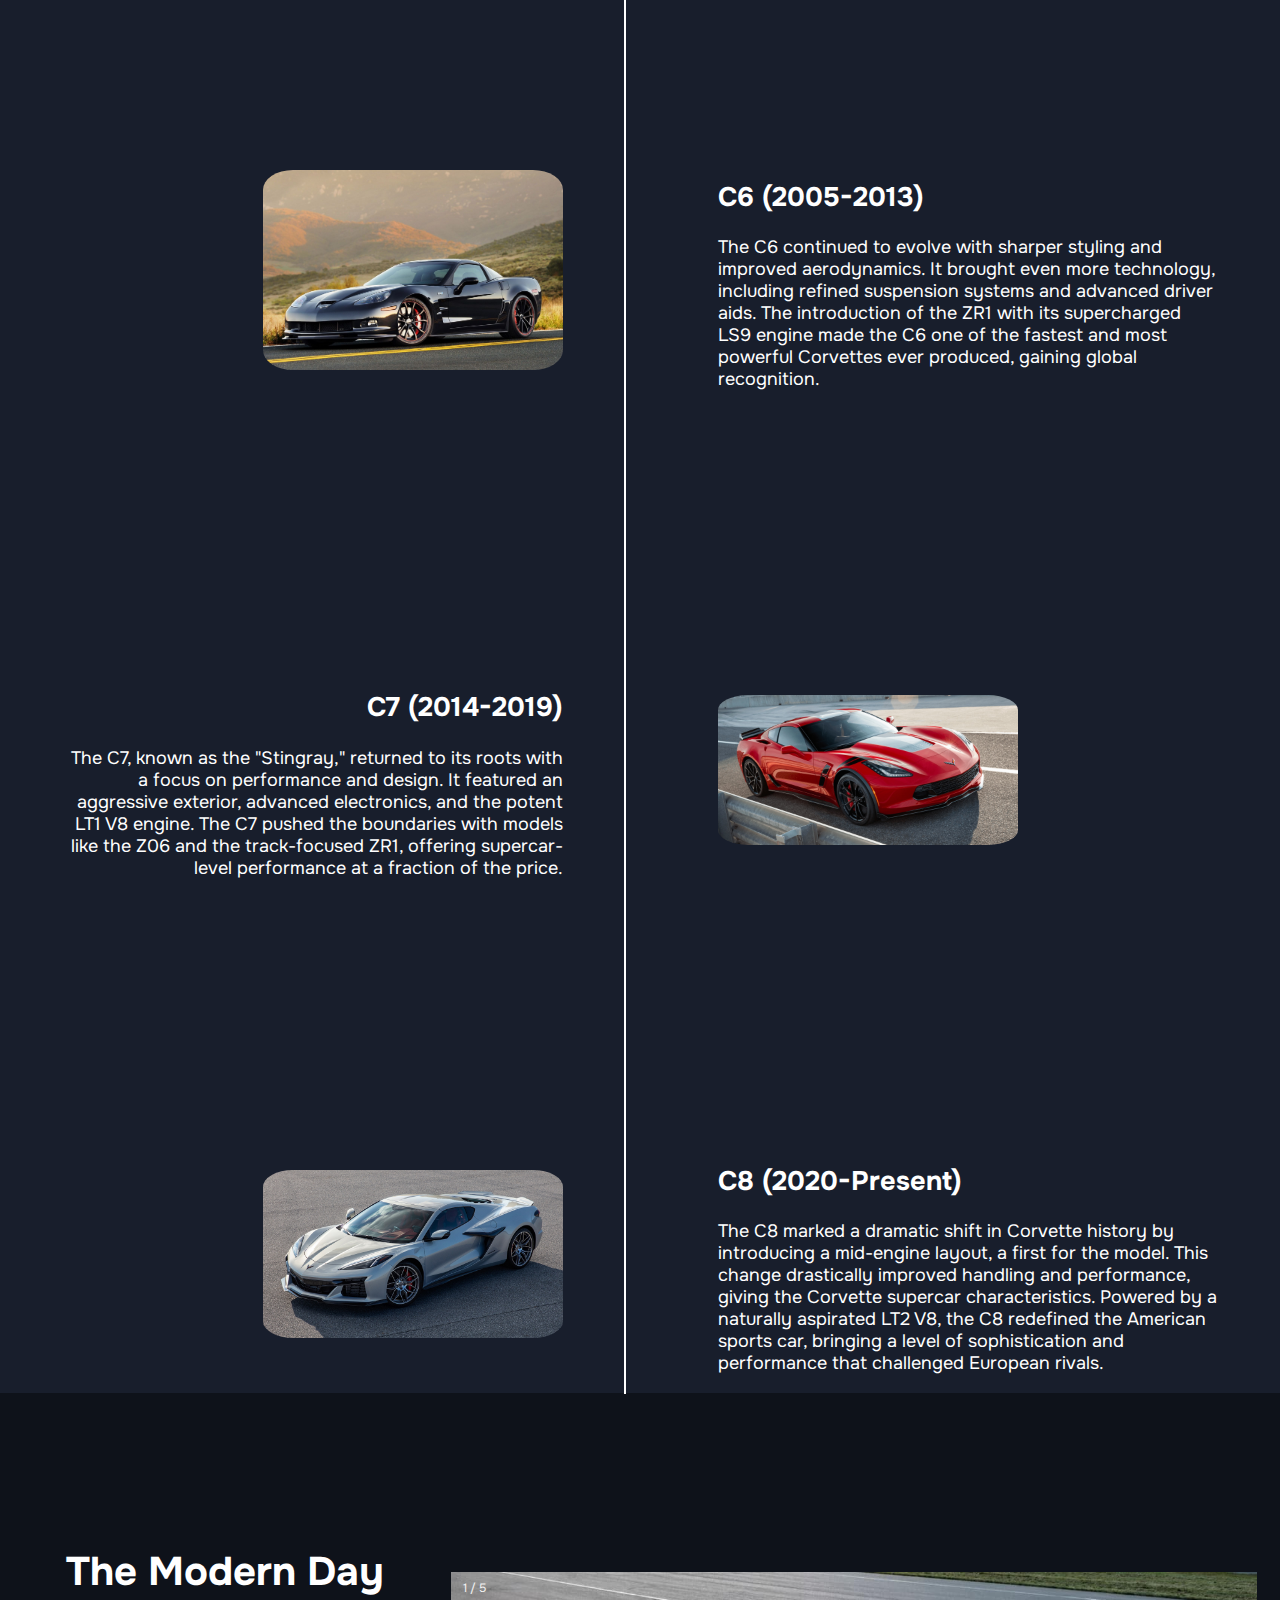
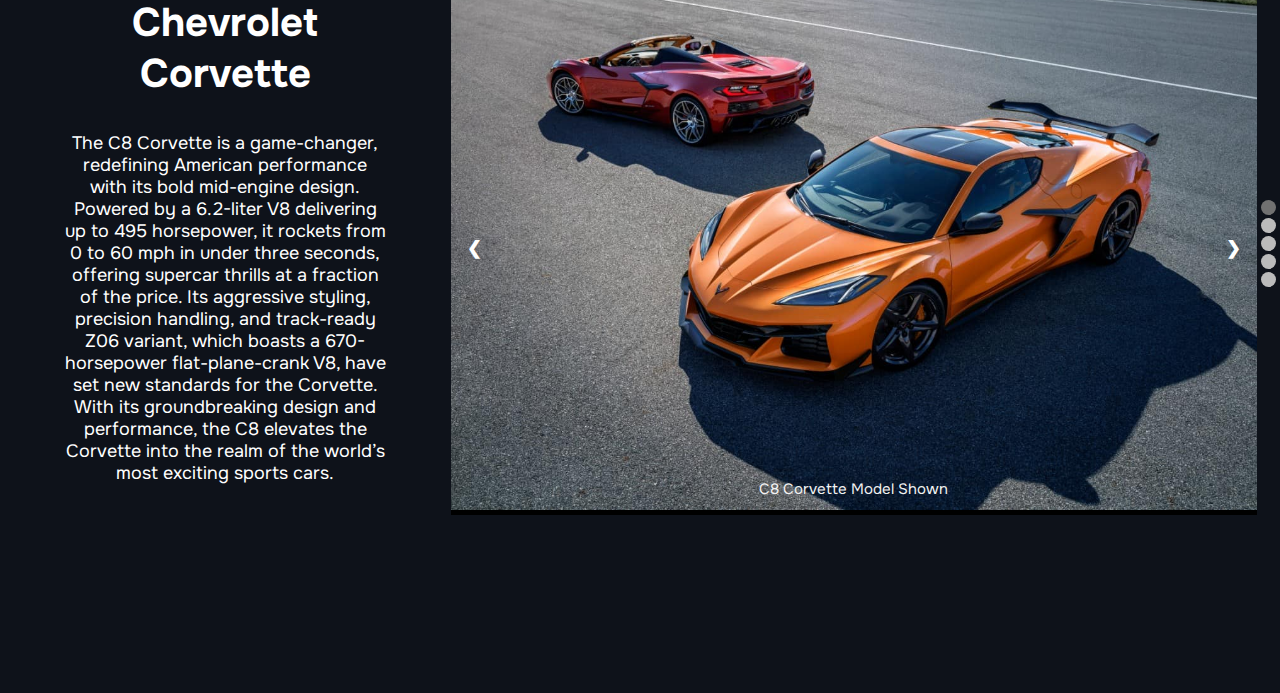
==== commit 7dbf8466: "Latest updates post presentation" ====
--- a/index.html
+++ b/index.html
@@ -15,7 +15,7 @@
         <a href="#history" class="a">History</a>
         <a href="#timeline2" class="a">Timeline</a>
         <a href="#today" class="a">Today</a>
-        </nav>
+    </nav>
 
     <main>
 
@@ -32,10 +32,10 @@
             <div class="history">
                 <div class="text-container">
                     <h2 class="left">Harley Earl: The Father of the Corvette</h2>
-                    <p class="paragraph1">Harley Earl was an American automotive designer who revolutionized the automotive industry with his visionary approach to car design. Born on November 22, 1893, in Hollywood, California, Earl initially worked in his father’s coachbuilding business, where he gained experience crafting custom luxury cars. Earl’s impact on car design was transformative. He is widely credited with introducing streamlined, stylish, and futuristic elements to car designs, moving away from the boxy, utilitarian models of the early 20th century. He introduced concepts like the wraparound windshield, tailfins, and two-tone paint, all of which would define American car design in the post-war era. One of Earl's most significant innovations was the "concept car," where he would design prototypes that showcased futuristic features. The 1938 Buick Y-Job, the world’s first concept car, is one of his most famous designs.</p>
-                    <p class="paragraph3">Earl’s lasting legacy is perhaps most vividly realized in the creation of the Chevrolet Corvette. In the early 1950s, Earl wanted to give Americans an affordable sports car that could compete with European models like the Jaguar XK120 and the MG. Drawing inspiration from his love for sports cars and his forward-thinking design philosophy, he initiated the development of the Corvette as a sleek, lightweight, fiberglass-bodied sports car. The first Corvette, introduced in 1953, bore Earl’s signature design language—low, wide, and full of personality. Though it initially struggled with performance, especially with its original inline-six engine, Earl’s design laid the foundation for what would become America’s first mass-produced sports car.</p>
-                    <br>
-                    <p class="paragraph4">Harley Earl’s work on the Corvette wasn’t just about creating a car; it was about redefining what an American car could be. His focus on aesthetics, combined with performance, helped establish the Corvette as an enduring icon of American culture and innovation. Earl retired in 1958, leaving behind a legacy that would continue to shape the automotive world for decades. His influence on the Corvette, and car design in general, remains profound, with many of the design elements he championed continuing to inspire car designers today. Harley Earl passed away on April 10, 1969, but his visionary work lives on in every Corvette that rolls off the assembly line.</p>
+                    <p class="paragraph">Harley Earl was an American automotive designer who revolutionized the automotive industry with his visionary approach to car design. Born on November 22, 1893, in Hollywood, California, Earl initially worked in his father’s coachbuilding business, where he gained experience crafting custom luxury cars. Earl’s impact on car design was transformative. He is widely credited with introducing streamlined, stylish, and futuristic elements to car designs, moving away from the boxy, utilitarian models of the early 20th century. He introduced concepts like the wraparound windshield, tailfins, and two-tone paint, all of which would define American car design in the post-war era. One of Earl's most significant innovations was the "concept car," where he would design prototypes that showcased futuristic features. The 1938 Buick Y-Job, the world’s first concept car, is one of his most famous designs.</p>
+                    <p class="paragraph">Earl’s lasting legacy is perhaps most vividly realized in the creation of the Chevrolet Corvette. In the early 1950s, Earl wanted to give Americans an affordable sports car that could compete with European models like the Jaguar XK120 and the MG. Drawing inspiration from his love for sports cars and his forward-thinking design philosophy, he initiated the development of the Corvette as a sleek, lightweight, fiberglass-bodied sports car. The first Corvette, introduced in 1953, bore Earl’s signature design language—low, wide, and full of personality. Though it initially struggled with performance, especially with its original inline-six engine, Earl’s design laid the foundation for what would become America’s first mass-produced sports car.</p>
+                    
+                    <p class="paragraph">Harley Earl’s work on the Corvette wasn’t just about creating a car; it was about redefining what an American car could be. His focus on aesthetics, combined with performance, helped establish the Corvette as an enduring icon of American culture and innovation. Earl retired in 1958, leaving behind a legacy that would continue to shape the automotive world for decades. His influence on the Corvette, and car design in general, remains profound, with many of the design elements he championed continuing to inspire car designers today. Harley Earl passed away on April 10, 1969, but his visionary work lives on in every Corvette that rolls off the assembly line.</p>
                     
                 </div>
                 <div class="harley-container">
--- a/style.css
+++ b/style.css
@@ -18,8 +18,9 @@
   margin-top: -20%;
 }
 #titleCaption {
-  transform: translateY(250px);
+  transform: translateY(350px);
   font-size: 30px;
+  position: relative;
 }
 .home {
     display: flex; /* Activate flexbox */
@@ -47,52 +48,57 @@
 }
   
 
-section:nth-child(2) {
-    background-color: black;
-    color: white;
-    justify-content: left;
-}
-
-.history {
-    display: flex;
-    justify-content: space-between; /* Space between text and image */
-    align-items: flex-start; /* Align items to the top */
-    padding-top: 40px;
-    overflow: hidden;
-    height: 100%;
-    width: 100vw;
-    background-color: #0e121a;
+p {
+  max-width: 67ch;
+}
+
+#history {
+  background-color: #0e121a;
+  color: white;
+  display: grid;
+  grid-template-columns: 50% 1fr;
+  column-gap: 40px;
+  height: auto;
+
+}
+  .history {
+      display: contents;
+
   }
   
   .text-container {
-    width: 60%; /* Width of the text container */
-    margin-left: 5%;
-    margin-right: 5%; 
-    height: 100vh;
-  }
-  
+    grid-column: 1/2;
+    padding-left: 10%;
+    padding-top: 5%;
+  }
+
+
+  .paragraph {
+    line-height: 1.8;
+  }
+  
+  .harley-container {
+    display: flex;               /* Use Flexbox to center the image */
+    justify-content: center;      /* Horizontally center */
+    align-items: center;          /* Vertically center */
+    grid-column: 2 / 3;           /* Place the container in the correct grid column */
+    height: 100%;                 /* Ensure the container takes up the full height of the grid row */
+    padding-top: 5%;
+  }
+
+  .harley-container img {
+    width: 80%;                   /* Adjust the width of the image */
+    height: auto;                 /* Maintain aspect ratio */
+  }
+
+
+
   .left {
     margin: 0;
     padding: 5px 10px;
     font-size: 51px;
   }
   
-  .harley-container {
-      height: 100vh; /* Section takes full height of the viewport */
-      display: flex; /* Use flexbox to center the image */
-      align-items: center; /* Vertically center the image */
-      justify-content: center; /* Horizontally center the image */
-      overflow: hidden; /* Hide any overflowing parts of the image */
-    }
-
-  .harley {
-    width: 100%; /* Image takes full width of the section */
-    height: 100vh; /* Image height matches viewport height */
-    object-fit: cover; /* Crops the image to fit its container without distortion */
-    object-position: top; /* Center the image within its container */
-    padding-left: 20%;
-    padding-right: 50px;
-  }
 
   .today {
     text-align: center;
@@ -246,6 +252,7 @@
   grid-column: 1/2;
   margin-right: 10%;
   margin-left: 10%;
+  text-align: right;
 }
 
 .right {
@@ -372,13 +379,13 @@
   color: white;
   display: grid;
   grid-template-columns: repeat(3, 1fr);
-  grid-template-rows: 1fr;
   padding-bottom: 10%;
+  justify-self: center;
+  align-self: center;
 }
 
 .timeline-title {
   grid-column: 2/3;
-  grid-row: 1/1;
   margin-left: 15%;
   font-size: 50px;
 }
